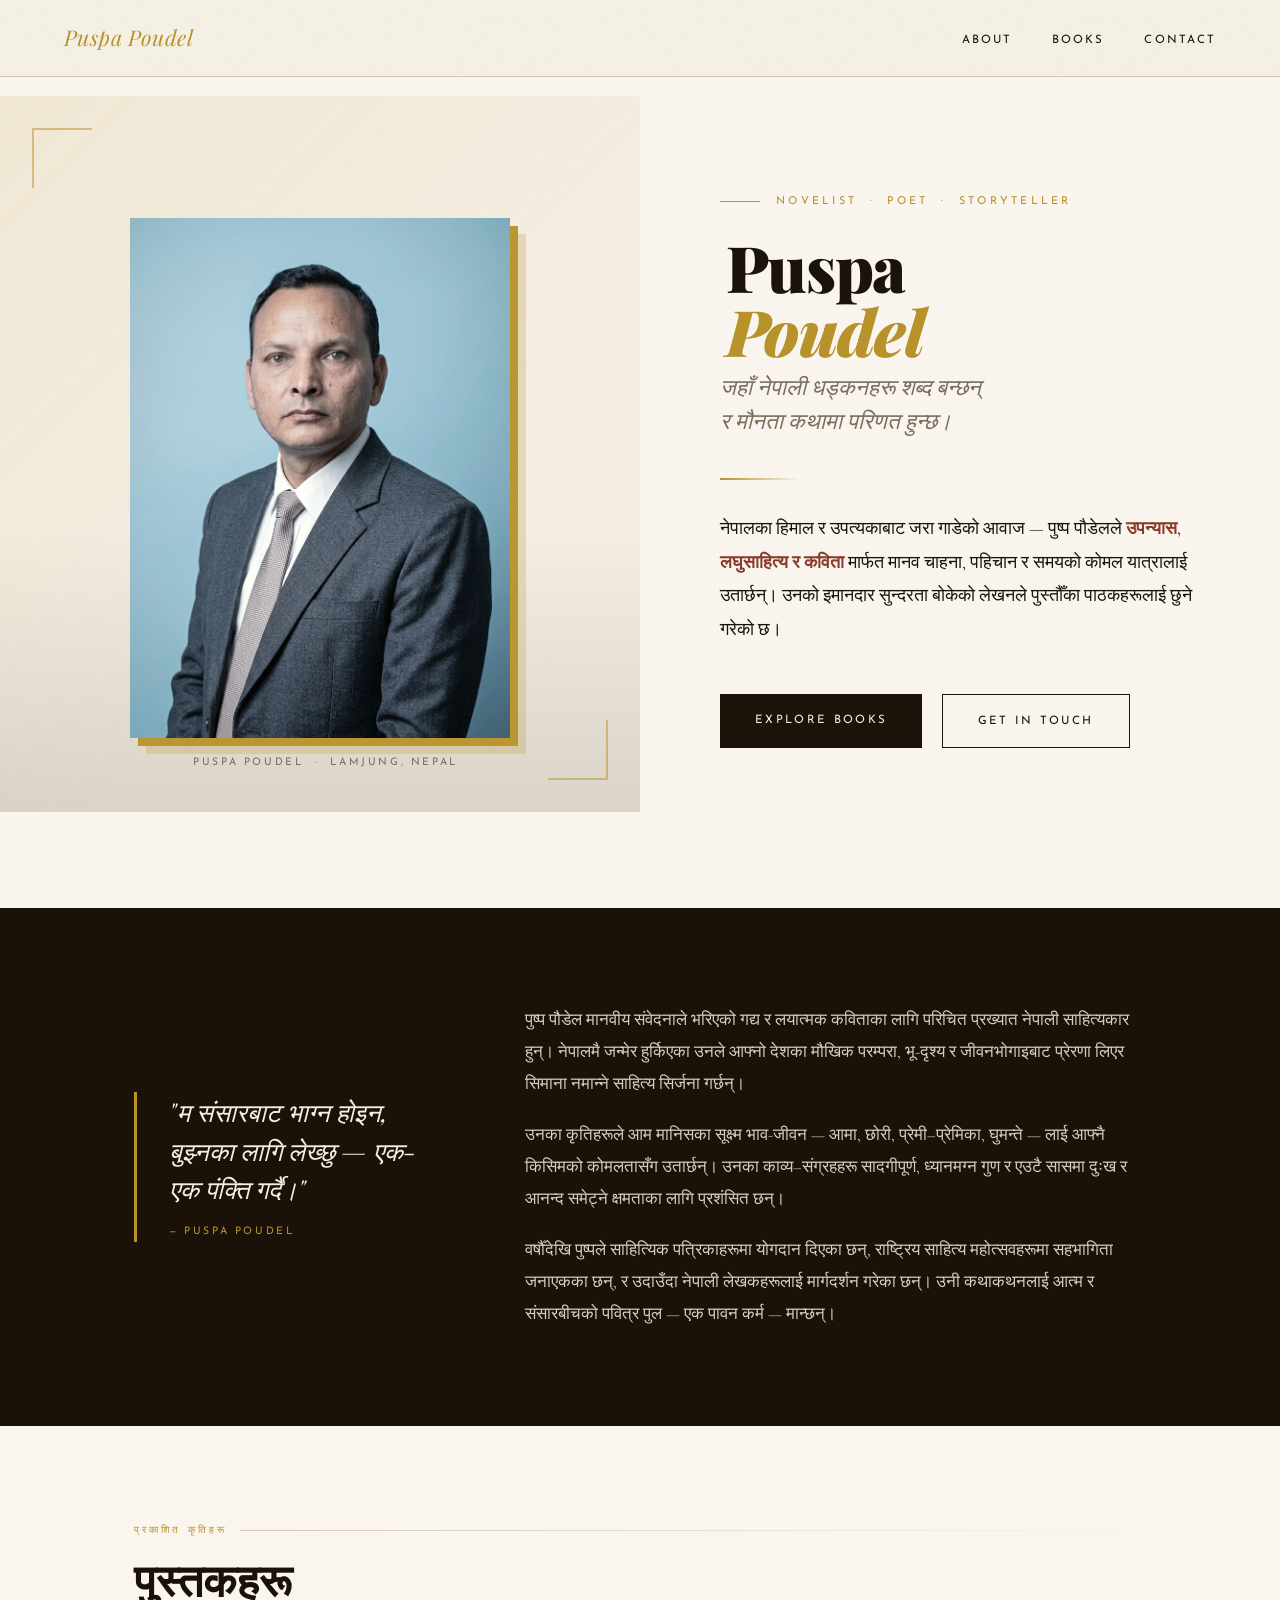
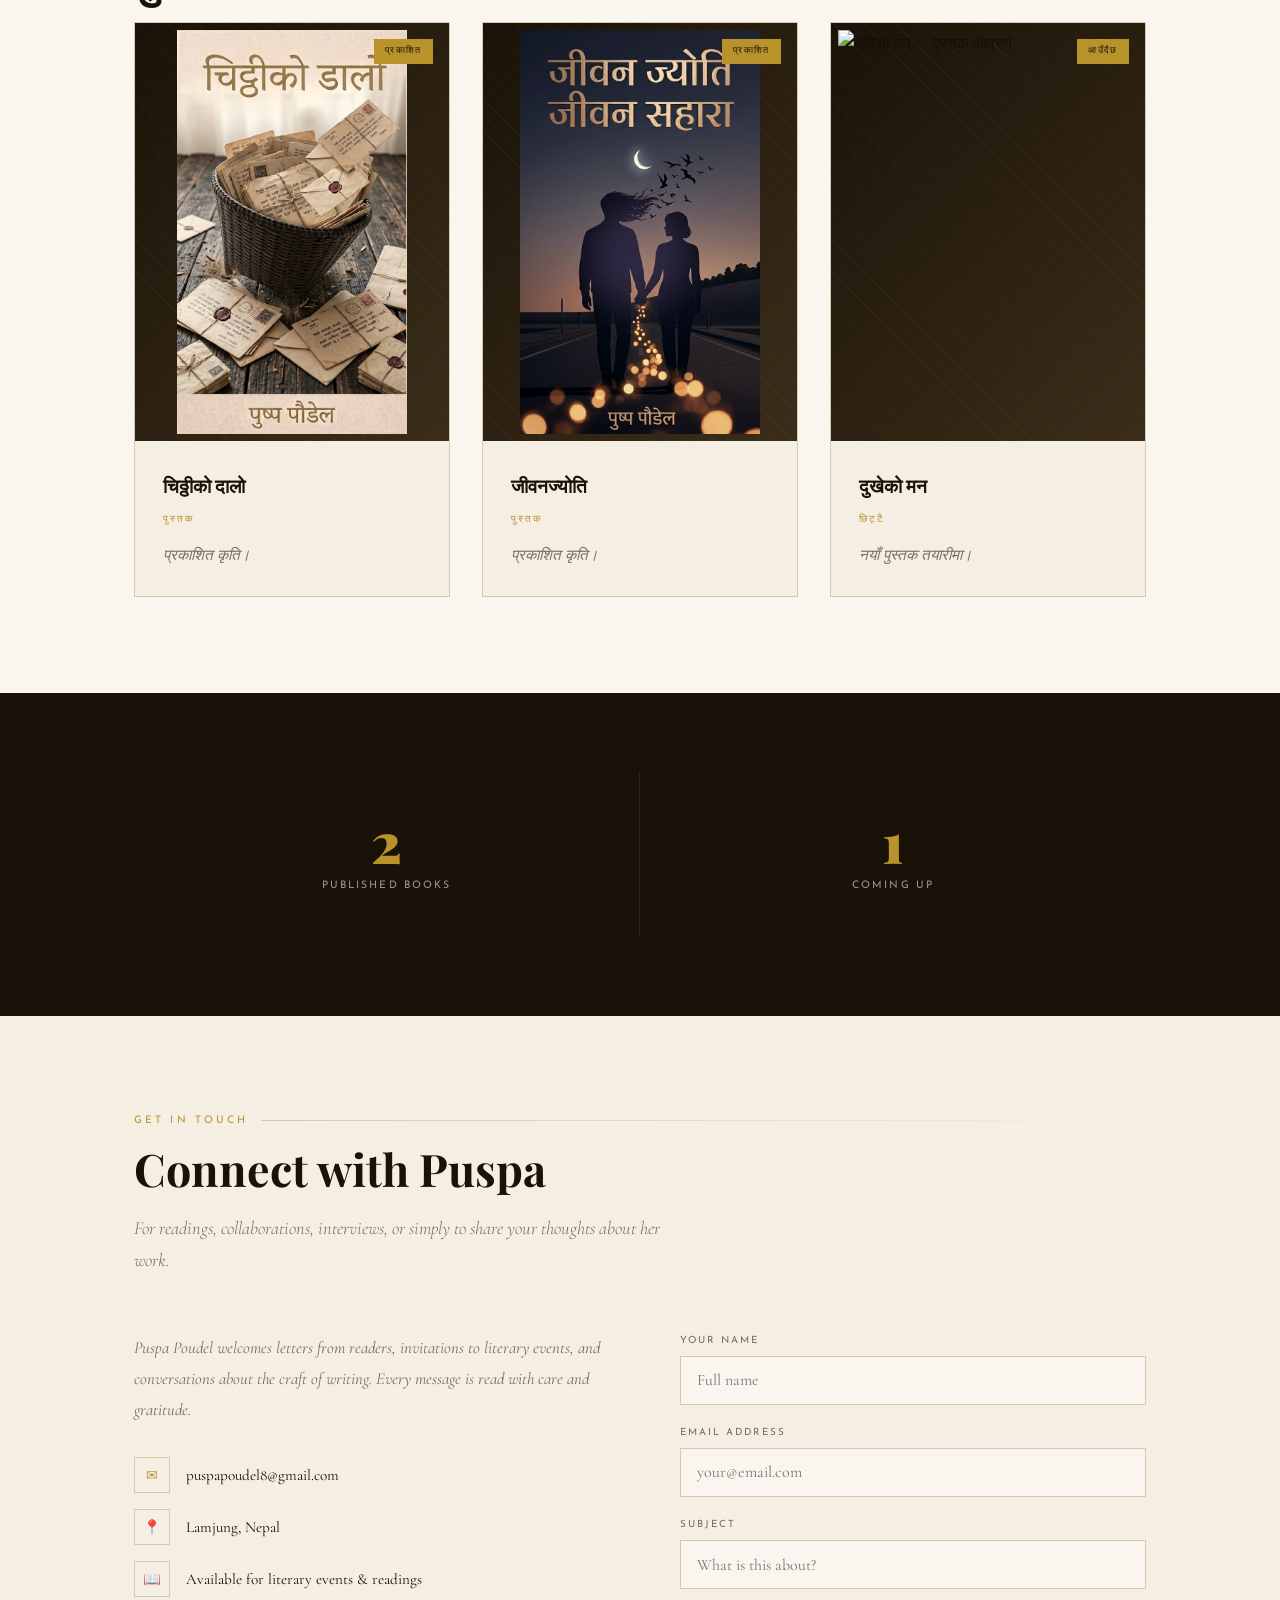
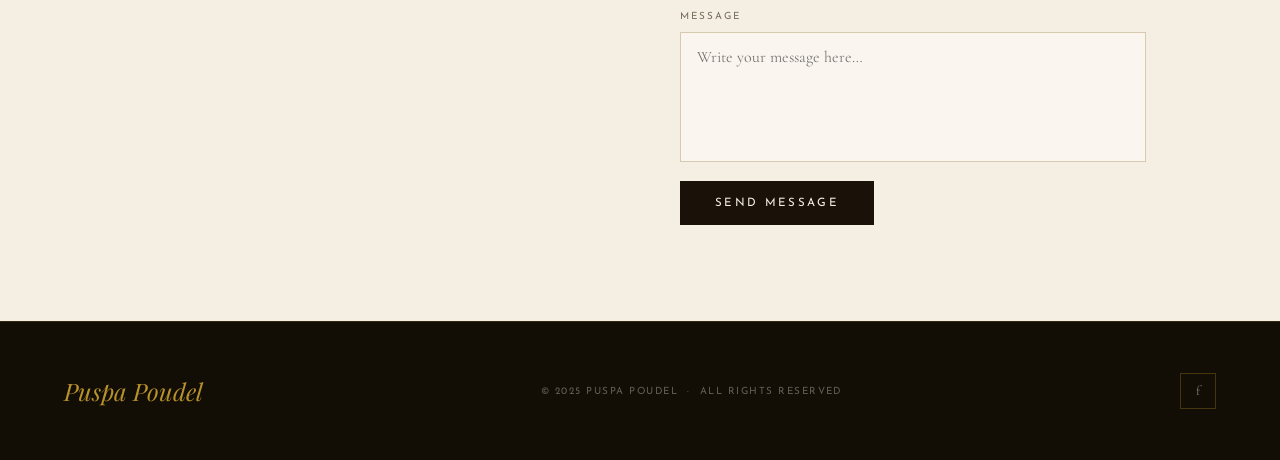
==== index.html @ d6a24e23 "Use extensionless URLs for pages" ====
<!DOCTYPE html>
<html lang="en">
<head>
  <meta charset="UTF-8" />
  <meta name="viewport" content="width=device-width, initial-scale=1.0"/>
  <title>Puspa Poudel — Writer & Poet</title>
  <link rel="icon" type="image/png" href="photo.png">
  <link href="https://fonts.googleapis.com/css2?family=Playfair+Display:ital,wght@0,400;0,700;0,900;1,400;1,700&family=Cormorant+Garamond:ital,wght@0,300;0,400;0,600;1,300;1,400&family=Josefin+Sans:wght@100;300;400&display=swap" rel="stylesheet">
  <link rel="stylesheet" href="styles.css">
  <script>
    (() => {
      const v = '20260502-1';
      const isHttp = window.location.protocol === 'http:' || window.location.protocol === 'https:';

      if (isHttp) {
        const url = new URL(window.location.href);
        if (!url.searchParams.get('v')) {
          url.searchParams.set('v', v);
          window.location.replace(url.toString());
          return;
        }

        const cssLink = document.querySelector('link[rel="stylesheet"][href="styles.css"]');
        if (cssLink) cssLink.href = `styles.css?v=${encodeURIComponent(v)}`;
      }
    })();
  </script>
</head>
<body>

  <!-- ══ NAV ══ -->
  <nav>
    <a href="#" class="nav-logo">Puspa Poudel</a>
    <ul class="nav-links">
      <li><a href="#about">About</a></li>
      <li><a href="#books">Books</a></li>
      <li><a href="#contact">Contact</a></li>
    </ul>
  </nav>

  <!-- ══ HERO ══ -->
  <section class="hero" id="home">
    <!-- Photo Column -->
    <div class="hero-photo-col">
      <div class="photo-corner-br"></div>
      <div class="hero-photo-wrapper">
        <img
          src="1000028868.png"
          alt="Puspa Poudel — Author & Poet"
        />
      </div>
      <div class="hero-photo-caption">&nbsp;&nbsp;Puspa Poudel &nbsp;·&nbsp; Lamjung, Nepal</div>
    </div>

    <!-- Text Column -->
    <div class="hero-text-col">
      <div class="hero-eyebrow">Novelist &nbsp;·&nbsp; Poet &nbsp;·&nbsp; Storyteller</div>
      <h1 class="hero-name">
        Puspa
        <em>Poudel</em>
      </h1>
      <p class="hero-tagline">जहाँ नेपाली धड्कनहरू शब्द बन्छन्<br>र मौनता कथामा परिणत हुन्छ।</p>
      <div class="hero-divider"></div>
      <p class="hero-bio">
        नेपालका हिमाल र उपत्यकाबाट जरा गाडेको आवाज — पुष्प पौडेलले <strong>उपन्यास, लघुसाहित्य र कविता</strong> मार्फत मानव चाहना, पहिचान र समयको कोमल यात्रालाई उतार्छन्। उनको इमानदार सुन्दरता बोकेको लेखनले पुस्तौँका पाठकहरूलाई छुने गरेको छ।
      </p>
      <div class="hero-cta-group">
        <a href="#books" class="btn-primary">Explore Books</a>
        <a href="#contact" class="btn-outline">Get in Touch</a>
      </div>
    </div>
  </section>

  <!-- ══ ABOUT STRIP ══ -->
  <section class="about-strip" id="about">
    <div class="section-inner">
      <div class="about-quote-col">
        <div class="about-quote">
          "म संसारबाट भाग्न होइन, बुझ्नका लागि लेख्छु — एक-एक पंक्ति गर्दै।"
        </div>
        <div class="about-quote-attr">— Puspa Poudel</div>
      </div>
      <div class="about-text-col">
        <p>
          पुष्प पौडेल मानवीय संवेदनाले भरिएको गद्य र लयात्मक कविताका लागि परिचित प्रख्यात नेपाली साहित्यकार हुन्। नेपालमै जन्मेर हुर्किएका उनले आफ्नो देशका मौखिक परम्परा, भू-दृश्य र जीवनभोगाइबाट प्रेरणा लिएर सिमाना नमान्ने साहित्य सिर्जना गर्छन्।
        </p>
        <p>
          उनका कृतिहरूले आम मानिसका सूक्ष्म भाव-जीवन — आमा, छोरी, प्रेमी–प्रेमिका, घुमन्ते — लाई आफ्नै किसिमको कोमलतासँग उतार्छन्। उनका काव्य–संग्रहहरू सादगीपूर्ण, ध्यानमग्न गुण र एउटै सासमा दुःख र आनन्द समेट्ने क्षमताका लागि प्रशंसित छन्।
        </p>
        <p>
          वर्षौँदेखि पुष्पले साहित्यिक पत्रिकाहरूमा योगदान दिएका छन्, राष्ट्रिय साहित्य महोत्सवहरूमा सहभागिता जनाएकका छन्, र उदाउँदा नेपाली लेखकहरूलाई मार्गदर्शन गरेका छन्। उनी कथाकथनलाई आत्म र संसारबीचको पवित्र पुल — एक पावन कर्म — मान्छन्।
        </p>
      </div>
    </div>
  </section>

  <!-- ══ BOOKS ══ -->
  <section class="books-section" id="books">
    <div class="section-inner">
      <div class="section-label">प्रकाशित कृतिहरू</div>
      <h2 class="section-title">पुस्तकहरू</h2>

      <div class="books-grid">

        <a class="book-card" href="chithiko-dalo/" aria-label="Open चिठ्ठीको दालो">
          <div class="book-cover">
            <img class="book-cover-img" src="Chitthiko%20Daalo.png?v=20260502-1" alt="चिठ्ठीको दालो — पुस्तक आवरण" />
            <span class="book-genre-badge">प्रकाशित</span>
          </div>
          <div class="book-body">
            <div class="book-title">चिठ्ठीको दालो</div>
            <div class="book-year">पुस्तक</div>
            <div class="book-desc">प्रकाशित कृति।</div>
          </div>
        </a>

        <div class="book-card">
          <div class="book-cover">
            <img class="book-cover-img" src="jiwanjyoti.png?v=20260502-1" alt="जीवनज्योति — पुस्तक आवरण" />
            <span class="book-genre-badge">प्रकाशित</span>
          </div>
          <div class="book-body">
            <div class="book-title">जीवनज्योति</div>
            <div class="book-year">पुस्तक</div>
            <div class="book-desc">प्रकाशित कृति।</div>
          </div>
        </div>

        <a class="book-card" href="dukheko-man/" aria-label="Open दुखेको मन">
          <div class="book-cover">
            <img class="book-cover-img" src="Dukheko%20man.png?v=20260502-1" alt="दुखेको मन — पुस्तक आवरण" />
            <span class="book-genre-badge">आउँदैछ</span>
          </div>
          <div class="book-body">
            <div class="book-title">दुखेको मन</div>
            <div class="book-year">छिट्टै</div>
            <div class="book-desc">नयाँ पुस्तक तयारीमा।</div>
          </div>
        </a>

      </div>
    </div>
  </section>

  <!-- ══ STATS ══ -->
  <div class="stats-section">
    <div class="section-inner">
      <div class="stats-grid">
        <div class="stat-item">
          <div class="stat-number">2</div>
          <div class="stat-label">Published Books</div>
        </div>
        <div class="stat-item">
          <div class="stat-number">1</div>
          <div class="stat-label">Coming Up</div>
        </div>
      </div>
    </div>
  </div>

  <!-- ══ CONTACT ══ -->
  <section class="contact-section" id="contact">
    <div class="section-inner">
      <div class="section-label">Get in Touch</div>
      <h2 class="section-title">Connect with Puspa</h2>
      <p class="section-subtitle">For readings, collaborations, interviews, or simply to share your thoughts about her work.</p>

      <div class="contact-layout">
        <div class="contact-info-col">
          <p>
            Puspa Poudel welcomes letters from readers, invitations to literary events, and conversations about the craft of writing. Every message is read with care and gratitude.
          </p>
          <div class="contact-details">
            <div class="contact-detail-item">
              <div class="icon">✉</div>
              <span>puspapoudel8@gmail.com</span>
            </div>
            <div class="contact-detail-item">
              <div class="icon">📍</div>
              <span>Lamjung, Nepal</span>
            </div>
            <div class="contact-detail-item">
              <div class="icon">📖</div>
              <span>Available for literary events & readings</span>
            </div>
          </div>
        </div>

        <div class="contact-form-col">
          <div class="form-group">
            <label class="form-label">Your Name</label>
            <input class="form-input" type="text" placeholder="Full name" />
          </div>
          <div class="form-group">
            <label class="form-label">Email Address</label>
            <input class="form-input" type="email" placeholder="your@email.com" />
          </div>
          <div class="form-group">
            <label class="form-label">Subject</label>
            <input class="form-input" type="text" placeholder="What is this about?" />
          </div>
          <div class="form-group">
            <label class="form-label">Message</label>
            <textarea class="form-textarea" placeholder="Write your message here…"></textarea>
          </div>
          <button class="btn-primary">Send Message</button>
        </div>
      </div>
    </div>
  </section>

  <!-- ══ FOOTER ══ -->
  <footer>
    <div class="footer-brand">Puspa Poudel</div>
    <div class="footer-copy">© 2025 Puspa Poudel &nbsp;·&nbsp; All Rights Reserved</div>
    <div class="footer-socials">
      <a href="https://www.facebook.com/puspa.poudel.984197" target="_blank" rel="noopener noreferrer" title="Facebook" aria-label="Facebook">f</a>
    </div>
  </footer>

</body>
</html>
---- styles.css ----
@import url('https://fonts.googleapis.com/css2?family=Noto+Sans+Devanagari:wght@400;500;600;700&display=swap');

/*
  Single combined stylesheet.
  - Main site styles (formerly assets/css/style.css)
  - Reader styles (formerly assets/css/reader.css)
  - Dukheko Mann styles (scoped under body.page-dukheko)
*/

/* ─── MAIN SITE (HOME + BOOK PAGES) ─── */

/* ─── CSS VARIABLES ─── */
:root {
  --ink:        #1a1208;
  --parchment:  #f5efe3;
  --cream:      #faf6ef;
  --gold:       #b8922a;
  --gold-light: #d4a93c;
  --rust:       #8b3a2a;
  --sage:       #5a6b55;
  --muted:      #7a6d5e;
  --border:     #d6c9b0;
  --shadow:     rgba(26,18,8,0.15);
}

/* ─── RESET ─── */
*, *::before, *::after { margin: 0; padding: 0; box-sizing: border-box; }
html { scroll-behavior: smooth; }

body {
  font-family: 'Cormorant Garamond', Georgia, serif;
  background: var(--cream);
  color: var(--ink);
  line-height: 1.75;
  overflow-x: hidden;
}

/* ─── NOISE TEXTURE OVERLAY ─── */
body::before {
  content: '';
  position: fixed; inset: 0;
  background-image: url("data:image/svg+xml,%3Csvg xmlns='http://www.w3.org/2000/svg' width='300' height='300'%3E%3Cfilter id='noise'%3E%3CfeTurbulence type='fractalNoise' baseFrequency='0.9' numOctaves='4' stitchTiles='stitch'/%3E%3C/filter%3E%3Crect width='300' height='300' filter='url(%23noise)' opacity='0.035'/%3E%3C/svg%3E");
  pointer-events: none;
  z-index: 9999;
  opacity: 0.6;
}

/* ─── TYPOGRAPHY ─── */
h1, h2, h3 { font-family: 'Playfair Display', Georgia, serif; }

/* ─── NAV ─── */
nav {
  position: fixed; top: 0; left: 0; right: 0; z-index: 100;
  display: flex; justify-content: space-between; align-items: center;
  padding: 1.2rem 4rem;
  padding-left: calc(4rem + env(safe-area-inset-left));
  padding-right: calc(4rem + env(safe-area-inset-right));
  background: rgba(245,239,227,0.92);
  backdrop-filter: blur(8px);
  border-bottom: 1px solid var(--border);
}

.nav-logo {
  font-family: 'Playfair Display', serif;
  font-style: italic;
  font-size: 1.35rem;
  color: var(--gold);
  letter-spacing: 0.02em;
  text-decoration: none;
}

.nav-links {
  display: flex; gap: 2.5rem;
  list-style: none;
}

.nav-links a {
  font-family: 'Josefin Sans', sans-serif;
  font-size: 0.72rem;
  letter-spacing: 0.18em;
  text-transform: uppercase;
  color: var(--ink);
  text-decoration: none;
  position: relative;
  padding-bottom: 3px;
  transition: color 0.3s;
}

.nav-links a::after {
  content: '';
  position: absolute; bottom: 0; left: 0;
  width: 0; height: 1px;
  background: var(--gold);
  transition: width 0.3s ease;
}

.nav-links a:hover { color: var(--gold); }
.nav-links a:hover::after { width: 100%; }

/* ─── HERO ─── */
.hero {
  min-height: 100vh;
  display: grid;
  grid-template-columns: minmax(0, 1fr) minmax(0, 1fr);
  padding-top: 6.5rem;
  position: relative;
  isolation: isolate;
}

.hero-photo-col {
  position: relative;
  min-width: 0;
  background: var(--parchment);
  display: flex;
  flex-direction: column;
  align-items: center;
  justify-content: flex-end;
  padding: 4rem 3rem 0;
  overflow: hidden;
  z-index: 1;
}

.hero-photo-col::before {
  content: '';
  position: absolute; inset: 0;
  background:
    linear-gradient(135deg, rgba(184,146,42,0.08) 0%, transparent 60%),
    linear-gradient(to top, rgba(26,18,8,0.12) 0%, transparent 40%);
}

.hero-photo-col::after {
  content: '';
  position: absolute;
  top: 2rem; left: 2rem;
  width: 60px; height: 60px;
  border-top: 2px solid var(--gold);
  border-left: 2px solid var(--gold);
  opacity: 0.5;
}

.photo-corner-br {
  position: absolute;
  bottom: 2rem; right: 2rem;
  width: 60px; height: 60px;
  border-bottom: 2px solid var(--gold);
  border-right: 2px solid var(--gold);
  opacity: 0.5;
}

.hero-photo-wrapper {
  position: relative;
  width: 380px;
  max-width: 100%;
  z-index: 1;
}

.hero-photo-wrapper img {
  display: block;
  width: 100%;
  height: 520px;
  object-fit: cover;
  object-position: top center;
  filter: sepia(0.12) contrast(1.04);
  box-shadow:
    8px 8px 0 var(--gold),
    16px 16px 0 rgba(184,146,42,0.25);
}

.photo-placeholder {
  display: none;
  width: 100%;
  height: 520px;
  background: linear-gradient(160deg, #d6c9b0 0%, #c4b396 100%);
  flex-direction: column;
  align-items: center; justify-content: center;
  gap: 0.75rem;
  box-shadow:
    8px 8px 0 var(--gold),
    16px 16px 0 rgba(184,146,42,0.25);
}

.photo-placeholder span {
  font-family: 'Josefin Sans', sans-serif;
  font-size: 0.7rem;
  letter-spacing: 0.2em;
  text-transform: uppercase;
  color: var(--muted);
}

.photo-placeholder .ph-icon {
  font-size: 3.5rem;
  opacity: 0.4;
}

.hero-photo-caption {
  text-align: center;
  font-family: 'Josefin Sans', sans-serif;
  font-size: 0.65rem;
  letter-spacing: 0.25em;
  text-transform: uppercase;
  color: var(--muted);
  margin-top: 1rem;
  padding-bottom: 2.5rem;
  z-index: 1;
}

.hero-text-col {
  display: flex;
  flex-direction: column;
  justify-content: center;
  padding: 6rem 4rem 4rem 5rem;
  position: relative;
  min-width: 0;
  z-index: 2;
}

.hero-eyebrow {
  font-family: 'Josefin Sans', sans-serif;
  font-size: 0.68rem;
  letter-spacing: 0.3em;
  text-transform: uppercase;
  color: var(--gold);
  margin-bottom: 1.5rem;
  display: flex; align-items: center; gap: 1rem;
}

.hero-eyebrow::before {
  content: '';
  display: inline-block;
  width: 40px; height: 1px;
  background: var(--gold);
}

.hero-name {
  font-size: clamp(3rem, 5vw, 5.5rem);
  font-weight: 900;
  line-height: 1.0;
  color: var(--ink);
  letter-spacing: -0.02em;
  margin-bottom: 0.5rem;
  margin-left: 0.35rem;
}

.hero-name em {
  font-style: italic;
  color: var(--gold);
  display: block;
}

.hero-tagline {
  font-family: 'Cormorant Garamond', serif;
  font-style: italic;
  font-size: 1.4rem;
  font-weight: 300;
  color: var(--muted);
  margin-bottom: 2.5rem;
  line-height: 1.5;
}

.hero-divider {
  width: 80px; height: 2px;
  background: linear-gradient(to right, var(--gold), transparent);
  margin-bottom: 2rem;
}

.hero-bio {
  font-size: 1.1rem;
  color: var(--ink);
  line-height: 1.9;
  max-width: 480px;
  margin-bottom: 3rem;
  font-weight: 300;
}

.hero-bio strong {
  font-weight: 600;
  color: var(--rust);
}

.hero-cta-group {
  display: flex; gap: 1.2rem; flex-wrap: wrap;
}

.btn-primary {
  font-family: 'Josefin Sans', sans-serif;
  font-size: 0.72rem;
  letter-spacing: 0.2em;
  text-transform: uppercase;
  padding: 1rem 2.2rem;
  background: var(--ink);
  color: var(--parchment);
  border: none; cursor: pointer;
  text-decoration: none;
  transition: background 0.3s, transform 0.2s;
  display: inline-block;
}

.contact-form-col .btn-primary {
  align-self: flex-start;
}

.btn-primary:hover {
  background: var(--gold);
  transform: translateY(-2px);
}

.btn-outline {
  font-family: 'Josefin Sans', sans-serif;
  font-size: 0.72rem;
  letter-spacing: 0.2em;
  text-transform: uppercase;
  padding: 1rem 2.2rem;
  background: transparent;
  color: var(--ink);
  border: 1px solid var(--ink);
  cursor: pointer;
  text-decoration: none;
  transition: all 0.3s;
  display: inline-block;
}

.btn-outline:hover {
  background: var(--parchment);
  border-color: var(--gold);
  color: var(--gold);
}

body:not(.page-dukheko) section { padding: 6rem 0; }

.section-inner {
  max-width: 1140px;
  margin: 0 auto;
  padding: 0 4rem;
}

.section-label {
  font-family: 'Josefin Sans', sans-serif;
  font-size: 0.65rem;
  letter-spacing: 0.3em;
  text-transform: uppercase;
  color: var(--gold);
  margin-bottom: 0.75rem;
  display: flex; align-items: center; gap: 0.8rem;
}

.section-label::after {
  content: '';
  flex: 1; height: 1px;
  background: linear-gradient(to right, var(--border), transparent);
}

.section-title {
  font-size: clamp(2rem, 3.5vw, 3rem);
  font-weight: 700;
  margin-bottom: 1rem;
  line-height: 1.2;
}

.section-subtitle {
  font-style: italic;
  font-size: 1.15rem;
  color: var(--muted);
  margin-bottom: 3.5rem;
  font-weight: 300;
  max-width: 560px;
}

.about-strip {
  background: var(--ink);
  color: var(--parchment);
}

.about-strip .section-inner {
  display: grid;
  grid-template-columns: 1fr 2fr;
  gap: 5rem;
  align-items: center;
}

.about-quote-col {
  border-left: 3px solid var(--gold);
  padding-left: 2rem;
}

.about-quote {
  font-family: 'Playfair Display', serif;
  font-style: italic;
  font-size: 1.6rem;
  line-height: 1.5;
  color: var(--parchment);
  margin-bottom: 1rem;
}

.about-quote-attr {
  font-family: 'Josefin Sans', sans-serif;
  font-size: 0.65rem;
  letter-spacing: 0.25em;
  text-transform: uppercase;
  color: var(--gold);
}

.about-text-col p {
  font-size: 1.05rem;
  color: rgba(245,239,227,0.85);
  line-height: 1.9;
  margin-bottom: 1.2rem;
  font-weight: 300;
}

.about-text-col p:last-child { margin-bottom: 0; }

.books-section { background: var(--cream); }

.books-grid {
  display: grid;
  grid-template-columns: repeat(3, 1fr);
  gap: 2rem;
}

.book-card {
  background: var(--parchment);
  border: 1px solid var(--border);
  position: relative;
  overflow: hidden;
  display: flex;
  flex-direction: column;
  height: 100%;
  text-decoration: none;
  color: inherit;
  transition: transform 0.3s ease, box-shadow 0.3s ease;
}

.book-card::before {
  content: '';
  position: absolute;
  top: 0; left: 0;
  width: 4px; height: 100%;
  background: linear-gradient(to bottom, var(--gold), var(--rust));
  opacity: 0;
  transition: opacity 0.3s;
}

.book-card:hover {
  transform: translateY(-6px);
  box-shadow: 0 20px 40px var(--shadow);
}

.book-card:hover::before { opacity: 1; }

.book-cover {
  height: auto;
  min-height: 320px;
  aspect-ratio: 3 / 4;
  background: linear-gradient(135deg, var(--ink) 0%, #3a2d1a 100%);
  display: flex; align-items: center; justify-content: center;
  position: relative;
  overflow: hidden;
  padding: 0.45rem;
}

.book-cover-img {
  width: 100%;
  height: 100%;
  object-fit: contain;
  filter: sepia(0.14) contrast(1.04);
  position: relative;
  z-index: 1;
}

.book-cover::after {
  content: '';
  position: absolute; inset: 0;
  background:
    repeating-linear-gradient(
      45deg,
      transparent,
      transparent 10px,
      rgba(184,146,42,0.05) 10px,
      rgba(184,146,42,0.05) 11px
    );
  z-index: 0;
}

.book-cover-title {
  font-family: 'Playfair Display', serif;
  font-style: italic;
  font-size: 1.3rem;
  color: var(--gold-light);
  text-align: center;
  padding: 1rem 1.5rem;
  z-index: 1;
  position: relative;
}

.book-cover-title small {
  font-size: 0.75rem;
  opacity: 0.7;
}

.book-genre-badge {
  position: absolute;
  top: 1rem; right: 1rem;
  background: var(--gold);
  color: var(--ink);
  font-family: 'Josefin Sans', sans-serif;
  font-size: 0.58rem;
  letter-spacing: 0.15em;
  text-transform: uppercase;
  padding: 0.3rem 0.7rem;
  z-index: 2;
}

.book-body { padding: 1.75rem; }

.book-title {
  font-family: 'Playfair Display', serif;
  font-size: 1.2rem;
  font-weight: 700;
  margin-bottom: 0.5rem;
  color: var(--ink);
}

.book-year {
  font-family: 'Josefin Sans', sans-serif;
  font-size: 0.65rem;
  letter-spacing: 0.2em;
  color: var(--gold);
  text-transform: uppercase;
  margin-bottom: 0.85rem;
}

.book-desc {
  font-size: 0.95rem;
  color: var(--muted);
  line-height: 1.7;
  font-style: italic;
}

.poems-section {
  background: var(--parchment);
  border-top: 1px solid var(--border);
  border-bottom: 1px solid var(--border);
}

.poems-layout {
  display: grid;
  grid-template-columns: 1fr 1fr;
  gap: 4rem;
  align-items: start;
}

.poem-card {
  border-left: 2px solid var(--gold);
  padding: 1.75rem 1.75rem 1.75rem 2rem;
  background: var(--cream);
  position: relative;
}

.poem-card::before {
  content: '"';
  position: absolute;
  top: -0.5rem; left: 1.5rem;
  font-family: 'Playfair Display', serif;
  font-size: 5rem;
  color: var(--gold);
  opacity: 0.15;
  line-height: 1;
}

.poem-title {
  font-family: 'Playfair Display', serif;
  font-style: italic;
  font-size: 1.25rem;
  margin-bottom: 1rem;
  color: var(--rust);
}

.poem-lines {
  font-family: 'Cormorant Garamond', serif;
  font-size: 1.05rem;
  line-height: 2;
  color: var(--ink);
  font-style: italic;
  white-space: pre-line;
}

.poem-footer {
  margin-top: 1.2rem;
  font-family: 'Josefin Sans', sans-serif;
  font-size: 0.6rem;
  letter-spacing: 0.2em;
  text-transform: uppercase;
  color: var(--muted);
}

.stats-section {
  background: var(--ink);
  padding: 5rem 0;
}

.stats-grid {
  display: grid;
  grid-template-columns: repeat(auto-fit, minmax(180px, 1fr));
  gap: 0;
  text-align: center;
}

.stat-item {
  padding: 2.5rem 2rem;
  border-right: 1px solid rgba(245,239,227,0.1);
  position: relative;
}

.stat-item:last-child { border-right: none; }

.stat-number {
  font-family: 'Playfair Display', serif;
  font-size: 3.5rem;
  font-weight: 900;
  color: var(--gold);
  line-height: 1;
  margin-bottom: 0.5rem;
}

.stat-label {
  font-family: 'Josefin Sans', sans-serif;
  font-size: 0.65rem;
  letter-spacing: 0.2em;
  text-transform: uppercase;
  color: rgba(245,239,227,0.6);
}

.contact-section {
  background: var(--parchment);
}

.contact-layout {
  display: grid;
  grid-template-columns: 1fr 1fr;
  gap: 5rem;
  align-items: start;
}

.contact-info-col p {
  font-size: 1.05rem;
  color: var(--muted);
  line-height: 1.85;
  margin-bottom: 2rem;
  font-style: italic;
}

.contact-details {
  display: flex;
  flex-direction: column;
  gap: 1rem;
}

.contact-detail-item {
  display: flex;
  align-items: center;
  gap: 1rem;
  font-size: 0.95rem;
  color: var(--ink);
}

.contact-detail-item .icon {
  width: 36px; height: 36px;
  border: 1px solid var(--border);
  display: flex; align-items: center; justify-content: center;
  font-size: 0.9rem;
  color: var(--gold);
  flex-shrink: 0;
}

.contact-form-col {
  display: flex;
  flex-direction: column;
  gap: 1.2rem;
}

.form-group { display: flex; flex-direction: column; gap: 0.4rem; }

.form-label {
  font-family: 'Josefin Sans', sans-serif;
  font-size: 0.62rem;
  letter-spacing: 0.2em;
  text-transform: uppercase;
  color: var(--muted);
}

.form-input, .form-textarea {
  background: var(--cream);
  border: 1px solid var(--border);
  padding: 0.85rem 1rem;
  font-family: 'Cormorant Garamond', serif;
  font-size: 1rem;
  color: var(--ink);
  outline: none;
  transition: border-color 0.3s;
  resize: none;
}

.form-input:focus, .form-textarea:focus {
  border-color: var(--gold);
}

.form-textarea { height: 130px; }

footer {
  background: #120e06;
  padding: 3rem 4rem;
  display: flex;
  justify-content: space-between;
  align-items: center;
  border-top: 1px solid rgba(184,146,42,0.2);
}

.footer-brand {
  font-family: 'Playfair Display', serif;
  font-style: italic;
  font-size: 1.5rem;
  color: var(--gold);
}

.footer-copy {
  font-family: 'Josefin Sans', sans-serif;
  font-size: 0.62rem;
  letter-spacing: 0.15em;
  text-transform: uppercase;
  color: rgba(245,239,227,0.35);
}

.footer-socials {
  display: flex; gap: 1.2rem;
}

.footer-socials a {
  width: 36px; height: 36px;
  border: 1px solid rgba(184,146,42,0.3);
  display: flex; align-items: center; justify-content: center;
  color: rgba(245,239,227,0.5);
  text-decoration: none;
  font-size: 0.85rem;
  transition: all 0.3s;
}

.footer-socials a:hover {
  border-color: var(--gold);
  color: var(--gold);
}

.ornament {
  text-align: center;
  color: var(--gold);
  font-size: 1.2rem;
  opacity: 0.5;
  margin: 1rem 0;
  letter-spacing: 0.5rem;
}

@keyframes fadeUp {
  from { opacity: 0; transform: translateY(30px); }
  to   { opacity: 1; transform: translateY(0); }
}

.hero-eyebrow  { animation: fadeUp 0.8s ease 0.1s both; }
.hero-name     { animation: fadeUp 0.8s ease 0.25s both; }
.hero-tagline  { animation: fadeUp 0.8s ease 0.4s both; }
.hero-divider  { animation: fadeUp 0.8s ease 0.5s both; }
.hero-bio      { animation: fadeUp 0.8s ease 0.6s both; }
.hero-cta-group{ animation: fadeUp 0.8s ease 0.75s both; }

@media (max-width: 900px) {
  nav {
    padding: 1rem 1.5rem;
    padding-left: calc(1.5rem + env(safe-area-inset-left));
    padding-right: calc(1.5rem + env(safe-area-inset-right));
  }
  .nav-links { gap: 1.5rem; }

  .hero { padding-top: 5rem; }
  .hero { grid-template-columns: 1fr; min-height: auto; }
  .hero-photo-col { padding: 6rem 2rem 0; min-height: 55vh; align-items: flex-end; }
  .hero-photo-wrapper { width: 280px; }
  .hero-photo-wrapper img, .photo-placeholder { height: 380px; }
  .hero-text-col { padding: 3rem 2rem; }

  .about-strip .section-inner { grid-template-columns: 1fr; gap: 2rem; }
  .books-grid { grid-template-columns: 1fr; }
  .poems-layout { grid-template-columns: 1fr; gap: 2rem; }
  .stats-grid { grid-template-columns: 1fr 1fr; }
  .contact-layout { grid-template-columns: 1fr; gap: 2rem; }

  .section-inner { padding: 0 1.5rem; }
  footer { flex-direction: column; gap: 1.5rem; text-align: center; }
}

@media (max-width: 520px) {
  nav {
    flex-direction: column;
    align-items: flex-start;
    gap: 0.75rem;
  }

  .nav-logo { margin-left: 0.25rem; }

  .nav-links {
    width: 100%;
    flex-wrap: wrap;
    justify-content: center;
    gap: 1.1rem;
  }

  .hero-photo-col { padding: 7rem 1.25rem 0; }
  .hero-photo-wrapper { width: min(320px, 88vw); }
  .hero-photo-wrapper img { height: 420px; }

  .hero-text-col { padding: 2.5rem 1.25rem 3rem; }
  .hero-name { font-size: clamp(2.75rem, 12vw, 3.6rem); margin-left: 0.15rem; }
  .hero-tagline { font-size: 1.15rem; }

  .book-cover { min-height: 360px; }
  .book-cover { padding: 0.4rem; }

  footer { padding: 2.5rem 1.5rem; }
}

/* ─── READER (PDF) ─── */

.book-reader {
  max-width: 1000px;
  margin: 0 auto;
  padding: 8rem 2rem 4rem;
}
.book-reader-header {
  text-align: center;
  margin-bottom: 2rem;
}
.book-reader-title {
  font-family: 'Playfair Display', serif;
  font-size: 2.2rem;
  color: var(--ink);
  margin-bottom: 0.5rem;
}
.book-reader-subtitle {
  font-family: 'Josefin Sans', sans-serif;
  font-size: 0.75rem;
  letter-spacing: 0.2em;
  text-transform: uppercase;
  color: var(--gold);
}
.back-to-index {
  display: inline-flex;
  align-items: center;
  gap: 0.5rem;
  font-family: 'Josefin Sans', sans-serif;
  font-size: 0.7rem;
  letter-spacing: 0.15em;
  text-transform: uppercase;
  color: var(--muted);
  text-decoration: none;
  margin-bottom: 2rem;
  transition: color 0.3s;
}
.back-to-index:hover { color: var(--gold); }
.pdf-container {
  width: 100%;
  height: 80vh;
  min-height: 600px;
  border: 1px solid var(--border);
  box-shadow: 0 20px 60px var(--shadow);
  background: #fff;
}
.pdf-container iframe {
  width: 100%;
  height: 100%;
  border: none;
}
.reader-footer {
  text-align: center;
  padding: 2rem 0;
  margin-top: 2rem;
  border-top: 1px solid var(--border);
  color: var(--muted);
  font-size: 0.75rem;
}
.download-link {
  display: inline-block;
  margin-top: 1rem;
  font-family: 'Josefin Sans', sans-serif;
  font-size: 0.7rem;
  letter-spacing: 0.15em;
  text-transform: uppercase;
  color: var(--gold);
  text-decoration: none;
}
.download-link:hover { color: var(--gold-light); }
@media (max-width: 768px) {
  .book-reader { padding: 6rem 1.5rem 3rem; }
  .book-reader-title { font-size: 1.6rem; }
  .pdf-container { height: 60vh; min-height: 400px; }
}

/* ─── DUKHEKO MANN (SCOPED) ─── */

body.page-dukheko {
  --ink: #2b2b2b;
  --paper: #fdf6e3;
  --paper-2: #f5ecd0;
  --line: rgba(0,0,0,0.12);
  --muted: rgba(0,0,0,0.6);
  --shadow: rgba(0,0,0,0.08);
  --gold: #b8922a;
  --gold-light: #d4a93c;
  --max: 1000px;
  --font-size: 26px;
  --nav-bg: rgba(245,238,210,0.95);

  margin: 0;
  color: var(--ink);
  background: #f0e6cc;
  font-family: 'Noto Sans Devanagari', Georgia, 'Times New Roman', serif;
  line-height: 1.8;
  text-rendering: optimizeLegibility;
  -webkit-font-smoothing: antialiased;
  -moz-osx-font-smoothing: grayscale;
}

body.page-dukheko::before {
  content: none;
}

.page-dukheko #cursor {
  position: fixed;
  width: 6px;
  height: 6px;
  background: var(--ink);
  border-radius: 50%;
  pointer-events: none;
  z-index: 9999;
  transform: translate(-50%, -50%);
  mix-blend-mode: difference;
}

.page-dukheko #cursorRing {
  position: fixed;
  width: 20px;
  height: 20px;
  border: 2px solid rgba(184, 146, 42, 0.4);
  border-radius: 50%;
  pointer-events: none;
  z-index: 9998;
  transform: translate(-50%, -50%);
  transition: transform 0.3s ease, border-color 0.3s ease;
  mix-blend-mode: difference;
}

.page-dukheko #cursorRing.hover {
  transform: translate(-50%, -50%) scale(1.8);
  border-color: rgba(184, 146, 42, 0.7);
}

.page-dukheko .topbar {
  position: sticky;
  top: 0;
  z-index: 10;
  background: var(--nav-bg);
  backdrop-filter: blur(12px);
  border-bottom: 1px solid var(--line);
  box-shadow: 0 2px 20px rgba(0,0,0,0.04);
}

.page-dukheko .topbar-inner {
  max-width: calc(var(--max) + 60px);
  margin: 0 auto;
  padding: 1rem 1.5rem;
  display: flex;
  gap: 1rem;
  align-items: center;
  justify-content: space-between;
}

.page-dukheko .author-link {
  white-space: nowrap;
}

.page-dukheko .author-title {
  font-size: 1.1rem;
  font-weight: 700;
  color: var(--gold);
  letter-spacing: 0.05em;
}

.page-dukheko .book-title {
  position: absolute;
  left: 50%;
  transform: translateX(-50%);
  font-size: 1.3rem;
  font-weight: 400;
  letter-spacing: 0.01em;
  color: var(--ink);
  white-space: nowrap;
}

.page-dukheko .brand-title {
  font-size: 1.3rem;
  font-weight: 700;
  letter-spacing: 0.01em;
  color: var(--ink);
}

.page-dukheko .brand-sub {
  font-size: 0.85rem;
  color: var(--muted);
  font-weight: 500;
}

.page-dukheko .topbar-actions {
  display: flex;
  gap: 0.75rem;
  align-items: center;
}

.page-dukheko .btn {
  appearance: none;
  border: 1px solid var(--line);
  background: rgba(251,250,247,0.95);
  color: var(--ink);
  border-radius: 50px;
  padding: 0.6rem 1.2rem;
  font: inherit;
  font-size: 0.95rem;
  font-weight: 500;
  line-height: 1;
  cursor: pointer;
  box-shadow: 0 4px 12px var(--shadow);
  transition: all 0.3s cubic-bezier(0.4, 0, 0.2, 1);
  white-space: nowrap;
  position: relative;
  overflow: hidden;
}

.page-dukheko .btn::before {
  content: '';
  position: absolute;
  top: 0;
  left: -100%;
  width: 100%;
  height: 100%;
  background: linear-gradient(90deg, transparent, rgba(255,255,255,0.3), transparent);
  transition: left 0.5s;
}

.page-dukheko .btn:hover {
  transform: translateY(-2px);
  box-shadow: 0 6px 20px rgba(0,0,0,0.12);
  background: #fff;
  border-color: var(--gold);
}

.page-dukheko .btn:hover::before {
  left: 100%;
}

.page-dukheko .animated-btn {
  animation: fadeInUp 0.6s ease both;
}

.page-dukheko .animated-btn:nth-child(1) { animation-delay: 0.1s; }
.page-dukheko .animated-btn:nth-child(2) { animation-delay: 0.2s; }

@keyframes fadeInUp {
  from { opacity: 0; transform: translateY(10px); }
  to   { opacity: 1; transform: translateY(0); }
}

.page-dukheko .container {
  max-width: var(--max);
  margin: 0 auto;
  padding: 2.5rem 2rem 5rem;
}

.page-dukheko .page {
  background: var(--paper);
  border: 1px solid var(--line);
  box-shadow: 0 18px 55px var(--shadow);
  border-radius: 18px;
  overflow: hidden;
  margin: 1.25rem auto;
}

.page-dukheko .page-inner {
  max-width: calc(var(--max) - 80px);
  margin: 0 auto;
  padding: clamp(2rem, 4vw, 3rem);
}

.page-dukheko .titlepage {
  min-height: min(85vh, 800px);
  display: grid;
  place-items: center;
  text-align: center;
  padding: 2.5rem 1.5rem;
}

.page-dukheko .title-kicker {
  font-size: 1rem;
  letter-spacing: 0.18em;
  text-transform: uppercase;
  color: var(--muted);
}

.page-dukheko .author {
  margin: 0;
  font-size: 1.2rem;
  color: var(--muted);
}

.page-dukheko h1 {
  margin: 0 0 0.75rem;
  font-size: clamp(2.8rem, 6vw, 4rem);
  letter-spacing: -0.02em;
  line-height: 1.12;
}

.page-dukheko .ornament {
  width: 120px;
  height: 2px;
  margin: 1.5rem auto;
  background: linear-gradient(to right, transparent, rgba(0,0,0,0.35), transparent);
}

.page-dukheko h2 {
  margin: 0;
  font-size: clamp(2.1rem, 3.8vw, 2.7rem);
  letter-spacing: -0.01em;
  line-height: 1.18;
}

.page-dukheko .toc {
  list-style: none;
  padding: 0;
  margin: 0;
  display: grid;
  gap: 0.5rem;
}

.page-dukheko .toc-title {
  margin: 0 0 0.9rem;
  font-size: 1.8rem;
  letter-spacing: -0.01em;
}

.page-dukheko .toc-note {
  margin: 0 0 1.25rem;
  color: var(--muted);
  font-size: 1.1rem;
}

.page-dukheko .toc-item {
  display: flex;
  align-items: center;
  gap: 0.75rem;
  padding: 0.85rem 0.9rem;
  border: 1px solid var(--line);
  background: rgba(243,241,234,0.45);
  border-radius: 14px;
}

.page-dukheko .toc-item .dot {
  width: 8px;
  height: 8px;
  border-radius: 999px;
  background: rgba(0,0,0,0.35);
  flex: 0 0 auto;
}

.page-dukheko .toc-btn {
  border: 0;
  background: transparent;
  padding: 0;
  margin: 0;
  cursor: pointer;
  font: inherit;
  text-align: left;
  width: 100%;
  line-height: 1.35;
  font-size: 1.3rem;
}

.page-dukheko .toc-btn small {
  display: block;
  color: var(--muted);
  font-size: 1.1rem;
  margin-top: 0.1rem;
}

.page-dukheko .book-section {
  scroll-margin-top: 88px;
}

.page-dukheko .chapter-kicker {
  font-size: 1.1rem;
  letter-spacing: 0.16em;
  text-transform: uppercase;
  color: var(--muted);
  margin: 0 0 0.5rem;
}

.page-dukheko .chapter-ornament {
  width: 90px;
  height: 2px;
  margin: 1.2rem 0 1.3rem;
  background: linear-gradient(to right, rgba(0,0,0,0.32), transparent);
}

.page-dukheko .book-content p {
  margin: 0 0 1rem;
  font-size: var(--font-size);
  line-height: 1.9;
  white-space: pre-line;
}

.page-dukheko .book-content p:last-child { margin-bottom: 0; }

.page-dukheko .book-pre {
  margin: 0 0 1rem;
  font-size: var(--font-size);
  line-height: 1.9;
  white-space: pre-wrap;
  font-family: inherit;
}

.page-dukheko .next-chapter-container {
  margin-top: 2rem;
  display: flex;
  justify-content: space-between;
  align-items: center;
}

.page-dukheko .prev-chapter-btn {
  appearance: none;
  border: 1px solid var(--muted);
  background: transparent;
  color: var(--muted);
  border-radius: 999px;
  padding: 0.6rem 1.4rem;
  font-family: 'Georgia', serif;
  font-size: 1.1rem;
  cursor: pointer;
  transition: all 0.3s ease;
}

.page-dukheko .prev-chapter-btn:hover {
  background: var(--muted);
  color: var(--paper);
}

.page-dukheko .next-chapter-btn {
  appearance: none;
  border: 1px solid var(--muted);
  background: var(--muted);
  color: var(--paper);
  border-radius: 999px;
  padding: 0.6rem 1.4rem;
  font-family: 'Georgia', serif;
  font-size: 1.1rem;
  cursor: pointer;
  transition: all 0.3s ease;
}

.page-dukheko .next-chapter-btn:hover {
  background: var(--ink);
  border-color: var(--ink);
}

.page-dukheko .hidden {
  display: none !important;
}

.page-dukheko .active {
  display: block;
}

.page-dukheko .footer {
  text-align: center;
  color: var(--muted);
  padding: 1.5rem 0 0;
  font-size: 0.95rem;
}

.page-dukheko .cover-image {
  max-width: 100%;
  height: auto;
  max-height: 70vh;
  object-fit: contain;
  display: block;
  margin: 0 auto;
}

.page-dukheko .cover-page .titlepage {
  min-height: 80vh;
  padding: 1.5rem;
}

@media (max-width: 520px) {
  .page-dukheko .toc-item { padding: 0.75rem 0.75rem; }
  .page-dukheko .toc-btn { font-size: 1.02rem; }
  .page-dukheko .btn { font-size: 0.9rem; }
}
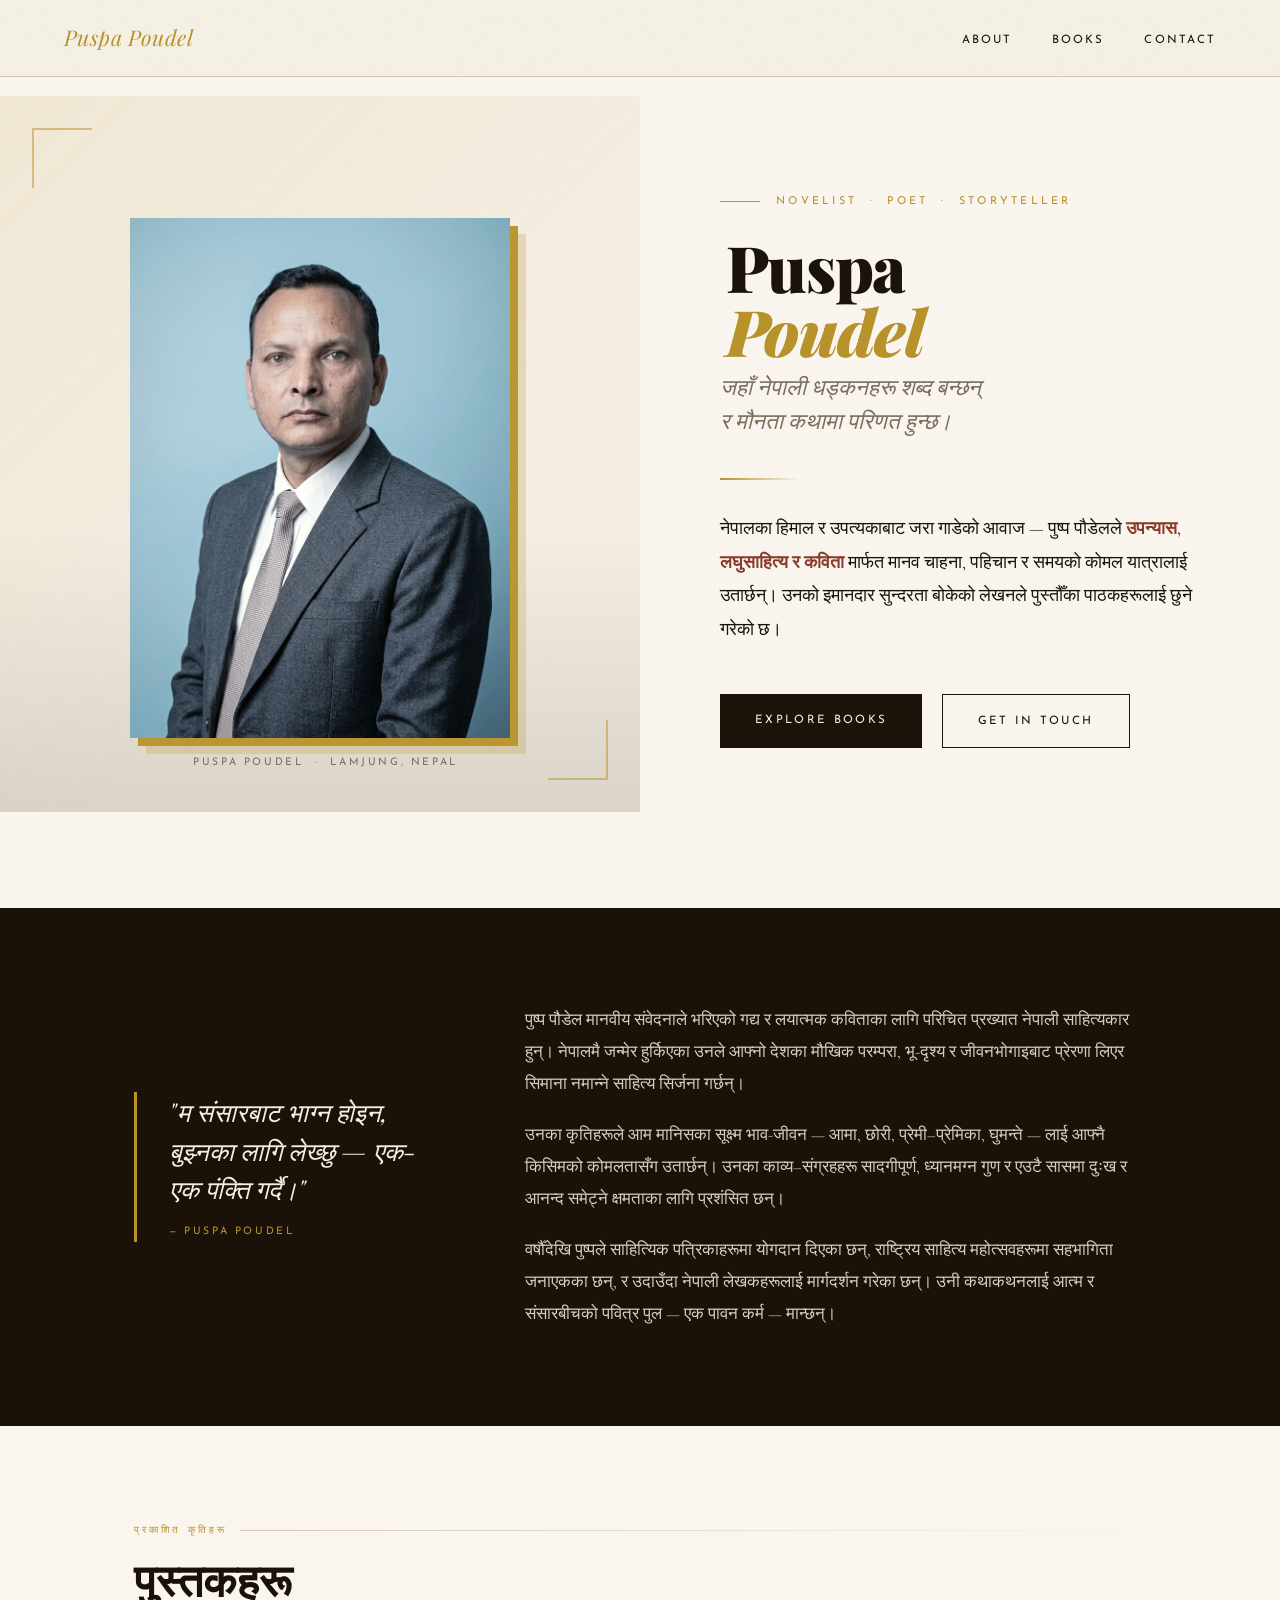
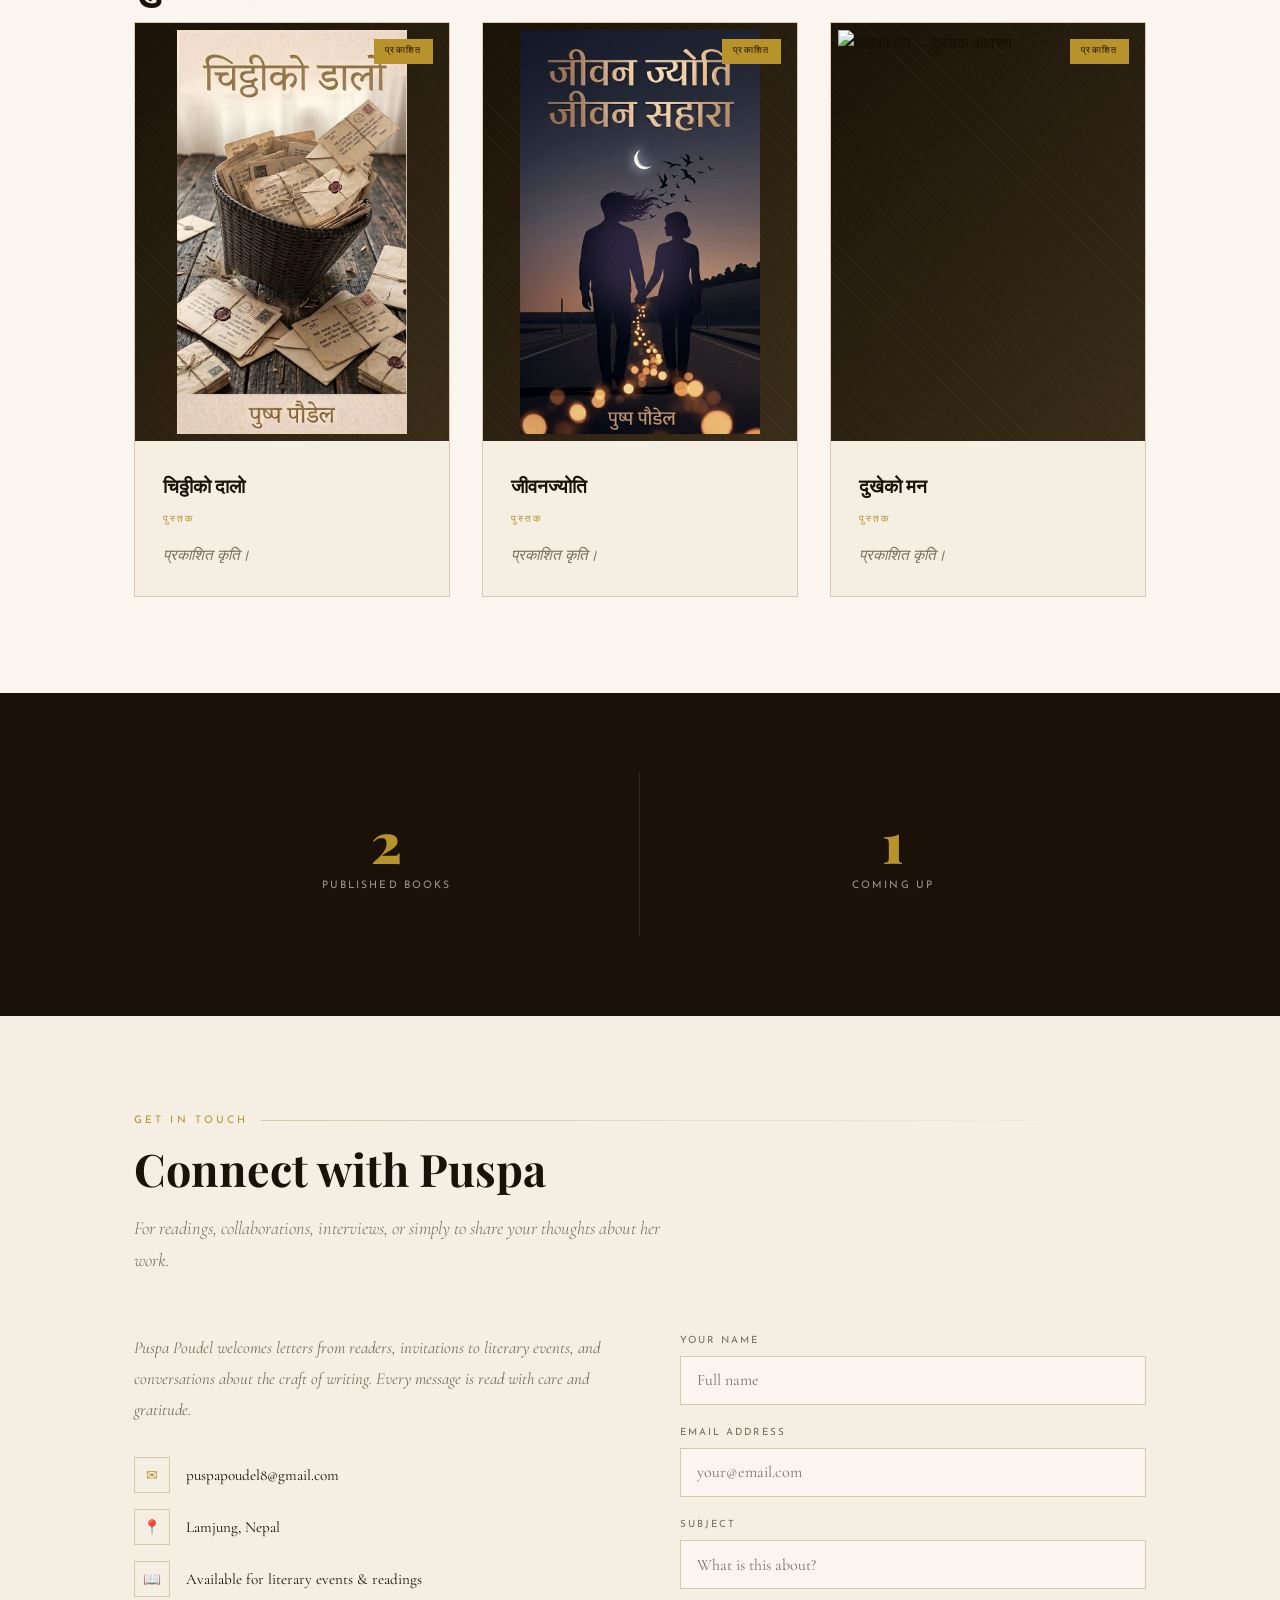
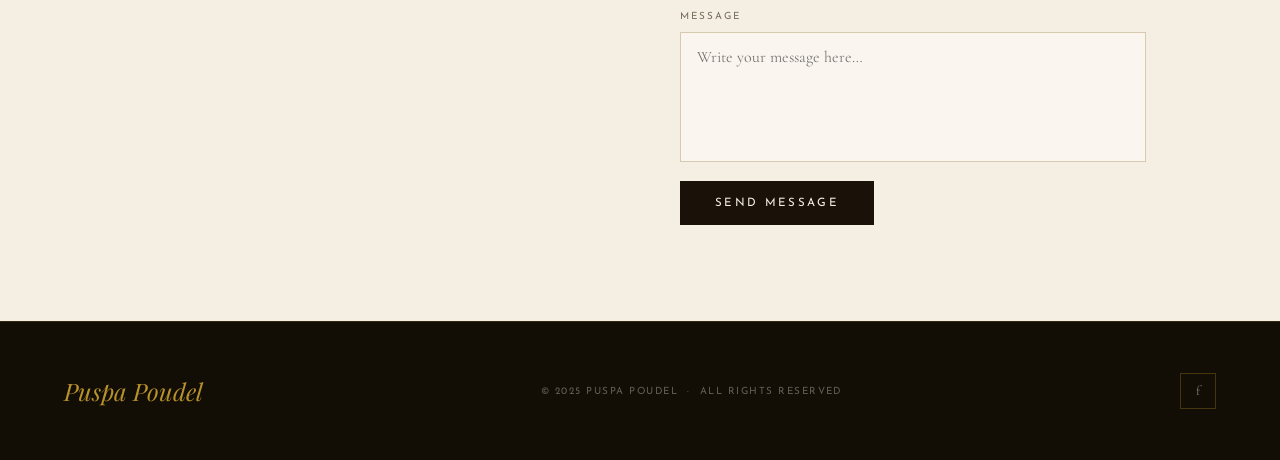
==== commit 05f09dc3: "Update navigation links to index.html files, improve CSS styling for dukheko-man, split paragraphs, " ====
--- a/index.html
+++ b/index.html
@@ -102,7 +102,7 @@
 
       <div class="books-grid">
 
-        <a class="book-card" href="chithiko-dalo/" aria-label="Open चिठ्ठीको दालो">
+        <a class="book-card" href="chithiko-dalo/index.html" aria-label="Open चिठ्ठीको दालो">
           <div class="book-cover">
             <img class="book-cover-img" src="Chitthiko%20Daalo.png?v=20260502-1" alt="चिठ्ठीको दालो — पुस्तक आवरण" />
             <span class="book-genre-badge">प्रकाशित</span>
@@ -114,7 +114,7 @@
           </div>
         </a>
 
-        <div class="book-card">
+        <a class="book-card" href="jiwan_jyoti/index.html" aria-label="Open जीवनज्योति">
           <div class="book-cover">
             <img class="book-cover-img" src="jiwanjyoti.png?v=20260502-1" alt="जीवनज्योति — पुस्तक आवरण" />
             <span class="book-genre-badge">प्रकाशित</span>
@@ -124,17 +124,17 @@
             <div class="book-year">पुस्तक</div>
             <div class="book-desc">प्रकाशित कृति।</div>
           </div>
-        </div>
-
-        <a class="book-card" href="dukheko-man/" aria-label="Open दुखेको मन">
+        </a>
+
+        <a class="book-card" href="dukheko-man/index.html" aria-label="Open दुखेको मन">
           <div class="book-cover">
             <img class="book-cover-img" src="Dukheko%20man.png?v=20260502-1" alt="दुखेको मन — पुस्तक आवरण" />
-            <span class="book-genre-badge">आउँदैछ</span>
+            <span class="book-genre-badge">प्रकाशित</span>
           </div>
           <div class="book-body">
             <div class="book-title">दुखेको मन</div>
-            <div class="book-year">छिट्टै</div>
-            <div class="book-desc">नयाँ पुस्तक तयारीमा।</div>
+            <div class="book-year">पुस्तक</div>
+            <div class="book-desc">प्रकाशित कृति।</div>
           </div>
         </a>
 
--- a/styles.css
+++ b/styles.css
@@ -1,4 +1,4 @@
-@import url('https://fonts.googleapis.com/css2?family=Noto+Sans+Devanagari:wght@400;500;600;700&display=swap');
+@import url('https://fonts.googleapis.com/css2?family=Noto+Sans+Devanagari:wght@400;500;600;700&family=Noto+Serif+Devanagari:wght@400;500;600;700&family=Yatra+One&display=swap');
 
 /*
   Single combined stylesheet.
@@ -57,6 +57,7 @@
   padding-right: calc(4rem + env(safe-area-inset-right));
   background: rgba(245,239,227,0.92);
   backdrop-filter: blur(8px);
+  -webkit-backdrop-filter: blur(8px);
   border-bottom: 1px solid var(--border);
 }
 
@@ -901,30 +902,7 @@
   .pdf-container { height: 60vh; min-height: 400px; }
 }
 
-/* ─── DUKHEKO MANN (SCOPED) ─── */
-
-body.page-dukheko {
-  --ink: #2b2b2b;
-  --paper: #fdf6e3;
-  --paper-2: #f5ecd0;
-  --line: rgba(0,0,0,0.12);
-  --muted: rgba(0,0,0,0.6);
-  --shadow: rgba(0,0,0,0.08);
-  --gold: #b8922a;
-  --gold-light: #d4a93c;
-  --max: 1000px;
-  --font-size: 26px;
-  --nav-bg: rgba(245,238,210,0.95);
-
-  margin: 0;
-  color: var(--ink);
-  background: #f0e6cc;
-  font-family: 'Noto Sans Devanagari', Georgia, 'Times New Roman', serif;
-  line-height: 1.8;
-  text-rendering: optimizeLegibility;
-  -webkit-font-smoothing: antialiased;
-  -moz-osx-font-smoothing: grayscale;
-}
+
 
 body.page-dukheko::before {
   content: none;
@@ -963,21 +941,260 @@
 .page-dukheko .topbar {
   position: sticky;
   top: 0;
-  z-index: 10;
+  z-index: 100;
   background: var(--nav-bg);
   backdrop-filter: blur(12px);
+  -webkit-backdrop-filter: blur(12px);
   border-bottom: 1px solid var(--line);
-  box-shadow: 0 2px 20px rgba(0,0,0,0.04);
+  box-shadow: 0 4px 20px rgba(0,0,0,0.04);
 }
 
 .page-dukheko .topbar-inner {
   max-width: calc(var(--max) + 60px);
   margin: 0 auto;
   padding: 1rem 1.5rem;
-  display: flex;
-  gap: 1rem;
+  height: 60px;
+  display: flex;
   align-items: center;
   justify-content: space-between;
+  gap: 1rem;
+  position: relative;
+}
+
+.page-dukheko .author-link {
+  text-decoration: none;
+  flex-shrink: 0;
+  z-index: 1;
+}
+
+.page-dukheko .author-title {
+  font-family: var(--font-display);
+  font-size: 1rem;
+  font-weight: 700;
+  color: var(--gold);
+  letter-spacing: 0.04em;
+  white-space: nowrap;
+  line-height: 1;
+  transition: color 0.3s;
+}
+
+.page-dukheko .author-title:hover {
+  color: var(--gold-light);
+}
+
+.page-dukheko .book-title {
+  /* Centered using flex, no absolute positioning */
+  flex: 1;
+  text-align: center;
+  font-family: var(--font-devanagari);
+  font-size: 1.05rem;
+  font-weight: 600;
+  color: var(--ink);
+  white-space: nowrap;
+  overflow: hidden;
+  text-overflow: ellipsis;
+  padding: 0 0.5rem;
+  transition: color 0.4s;
+}
+
+.page-dukheko .topbar-actions {
+  display: flex;
+  align-items: center;
+  gap: 0.5rem;
+  flex-shrink: 0;
+  z-index: 1;
+}
+
+/* Sidebar toggle button (hamburger) */
+.page-dukheko .sidebar-toggle {
+  padding: 0.5rem;
+  display: flex;
+  align-items: center;
+  justify-content: center;
+  font-size: 1.2rem;
+  line-height: 1;
+}
+
+.page-dukheko .sidebar-toggle svg {
+  width: 20px;
+  height: 20px;
+  display: block;
+}
+
+/* Sidebar backdrop */
+.page-dukheko .sidebar-backdrop {
+  position: fixed;
+  inset: 0;
+  background: rgba(0,0,0,0.5);
+  z-index: 998;
+  opacity: 0;
+  pointer-events: none;
+  transition: opacity 0.3s ease;
+}
+
+.page-dukheko .sidebar-backdrop.visible {
+  opacity: 1;
+  pointer-events: auto;
+}
+
+/* Sidebar panel */
+.page-dukheko .book-sidebar {
+  position: fixed;
+  top: 0;
+  right: 0;
+  width: min(85vw, 340px);
+  height: 100vh;
+  background: var(--paper);
+  box-shadow: -4px 0 24px rgba(0,0,0,0.15);
+  z-index: 999;
+  transform: translateX(100%);
+  transition: transform 0.35s cubic-bezier(0.4, 0, 0.2, 1);
+  display: flex;
+  flex-direction: column;
+}
+
+.page-dukheko .book-sidebar.open {
+  transform: translateX(0);
+}
+
+.page-dukheko .sidebar-inner {
+  flex: 1;
+  overflow-y: auto;
+  -webkit-overflow-scrolling: touch;
+  padding: 1.5rem;
+  padding-top: 4rem;
+  position: relative;
+}
+
+/* Close button inside sidebar */
+.page-dukheko .sidebar-close {
+  position: absolute;
+  top: 1rem;
+  right: 1rem;
+  background: rgba(0,0,0,0.05);
+  border: none;
+  width: 36px;
+  height: 36px;
+  border-radius: 50%;
+  cursor: pointer;
+  display: flex;
+  align-items: center;
+  justify-content: center;
+  color: var(--muted);
+  transition: all 0.2s;
+}
+
+.page-dukheko .sidebar-close:hover {
+  background: rgba(0,0,0,0.1);
+  color: var(--ink);
+}
+
+/* Sidebar TOC styling */
+.page-dukheko .sidebar-toc {
+  list-style: none;
+  padding: 0;
+  margin: 0;
+  display: flex;
+  flex-direction: column;
+  gap: 0.5rem;
+}
+
+.page-dukheko .sidebar-toc .toc-item {
+  display: flex;
+  align-items: center;
+  gap: 0.75rem;
+  padding: 0;
+  border: none;
+  background: none;
+}
+
+.page-dukheko .sidebar-toc .toc-item .dot {
+  display: none;
+}
+
+.page-dukheko .sidebar-toc .toc-btn {
+  appearance: none;
+  border: 1px solid var(--line);
+  background: var(--paper-2);
+  padding: 0.75rem 1rem;
+  margin: 0;
+  cursor: pointer;
+  font-family: var(--font-devanagari);
+  font-size: 1rem;
+  text-align: left;
+  width: 100%;
+  line-height: 1.4;
+    color: var(--ink);
+  border-radius: 10px;
+  display: flex;
+  align-items: center;
+  gap: 0.85rem;
+  transition: all 0.25s var(--ease);
+}
+
+.page-dukheko .sidebar-toc .toc-btn:hover {
+  background: var(--paper-3);
+  border-color: var(--gold);
+  color: var(--ink);
+  transform: translateX(4px);
+}
+
+.page-dukheko .sidebar-toc .toc-btn-num {
+  font-family: var(--font-display);
+  font-size: 0.75rem;
+  font-style: italic;
+  color: var(--gold);
+  opacity: 0.8;
+  min-width: 40px;
+  flex-shrink: 0;
+}
+
+.page-dukheko .sidebar-toc .toc-btn-text {
+  flex: 1;
+}
+
+.page-dukheko .sidebar-toc .toc-btn-chapter {
+  display: block;
+  font-size: 0.75rem;
+  font-family: var(--font-ui);
+  letter-spacing: 0.08em;
+  color: var(--muted);
+  margin-bottom: 0.15rem;
+  text-transform: uppercase;
+}
+
+.page-dukheko .sidebar-toc .toc-btn-title {
+  display: block;
+  font-size: 1rem;
+  font-weight: 600;
+    color: var(--ink);
+  line-height: 1.3;
+}
+
+/* Topbar buttons */
+.page-dukheko .btn {
+  appearance: none;
+  border: 1px solid var(--line);
+  background: rgba(251,250,247,0.95);
+  color: var(--ink);
+  border-radius: 50px;
+  padding: 0.5rem 1rem;
+  font-family: var(--font-devanagari);
+  font-size: 0.85rem;
+  font-weight: 500;
+  line-height: 1;
+  cursor: pointer;
+  box-shadow: 0 2px 8px rgba(0,0,0,0.06);
+  transition: all 0.25s var(--ease);
+  white-space: nowrap;
+}
+
+.page-dukheko .btn:hover {
+  background: var(--gold);
+  color: var(--paper);
+  border-color: var(--gold);
+  transform: translateY(-1px);
+  box-shadow: 0 4px 12px rgba(184,146,42,0.2);
 }
 
 .page-dukheko .author-link {
@@ -991,28 +1208,19 @@
   letter-spacing: 0.05em;
 }
 
+/* Book title centered via flex (no absolute) */
 .page-dukheko .book-title {
-  position: absolute;
-  left: 50%;
-  transform: translateX(-50%);
-  font-size: 1.3rem;
-  font-weight: 400;
-  letter-spacing: 0.01em;
+  flex: 1;
+  text-align: center;
+  font-family: var(--font-devanagari);
+  font-size: 1.05rem;
+  font-weight: 600;
   color: var(--ink);
   white-space: nowrap;
-}
-
-.page-dukheko .brand-title {
-  font-size: 1.3rem;
-  font-weight: 700;
-  letter-spacing: 0.01em;
-  color: var(--ink);
-}
-
-.page-dukheko .brand-sub {
-  font-size: 0.85rem;
-  color: var(--muted);
-  font-weight: 500;
+  overflow: hidden;
+  text-overflow: ellipsis;
+  padding: 0 0.5rem;
+  transition: color 0.4s;
 }
 
 .page-dukheko .topbar-actions {
@@ -1168,11 +1376,7 @@
 }
 
 .page-dukheko .toc-item .dot {
-  width: 8px;
-  height: 8px;
-  border-radius: 999px;
-  background: rgba(0,0,0,0.35);
-  flex: 0 0 auto;
+  display: none; /* hide decorative dot; chapter numbers shown in button */
 }
 
 .page-dukheko .toc-btn {
@@ -1197,6 +1401,9 @@
 
 .page-dukheko .book-section {
   scroll-margin-top: 88px;
+  opacity: 1;
+  filter: none;
+  display: block;
 }
 
 .page-dukheko .chapter-kicker {
@@ -1214,21 +1421,39 @@
   background: linear-gradient(to right, rgba(0,0,0,0.32), transparent);
 }
 
+.page-dukheko .book-content {
+  max-width: var(--content-max);
+  margin: 0 auto;
+  opacity: 1;
+  filter: none;
+  transform: none;
+}
+
 .page-dukheko .book-content p {
-  margin: 0 0 1rem;
+  margin: 0 0 1.25rem;
   font-size: var(--font-size);
-  line-height: 1.9;
+  line-height: var(--line-height);
   white-space: pre-line;
+  text-align: justify;
+  text-justify: inter-word;
+    color: var(--ink);
+  opacity: 1;
+  filter: none;
 }
 
 .page-dukheko .book-content p:last-child { margin-bottom: 0; }
 
 .page-dukheko .book-pre {
-  margin: 0 0 1rem;
+  margin: 0 0 1.5rem;
   font-size: var(--font-size);
-  line-height: 1.9;
+  line-height: var(--line-height);
   white-space: pre-wrap;
   font-family: inherit;
+  text-align: justify;
+  text-justify: inter-word;
+    color: var(--ink);
+  opacity: 1;
+  filter: none;
 }
 
 .page-dukheko .next-chapter-container {
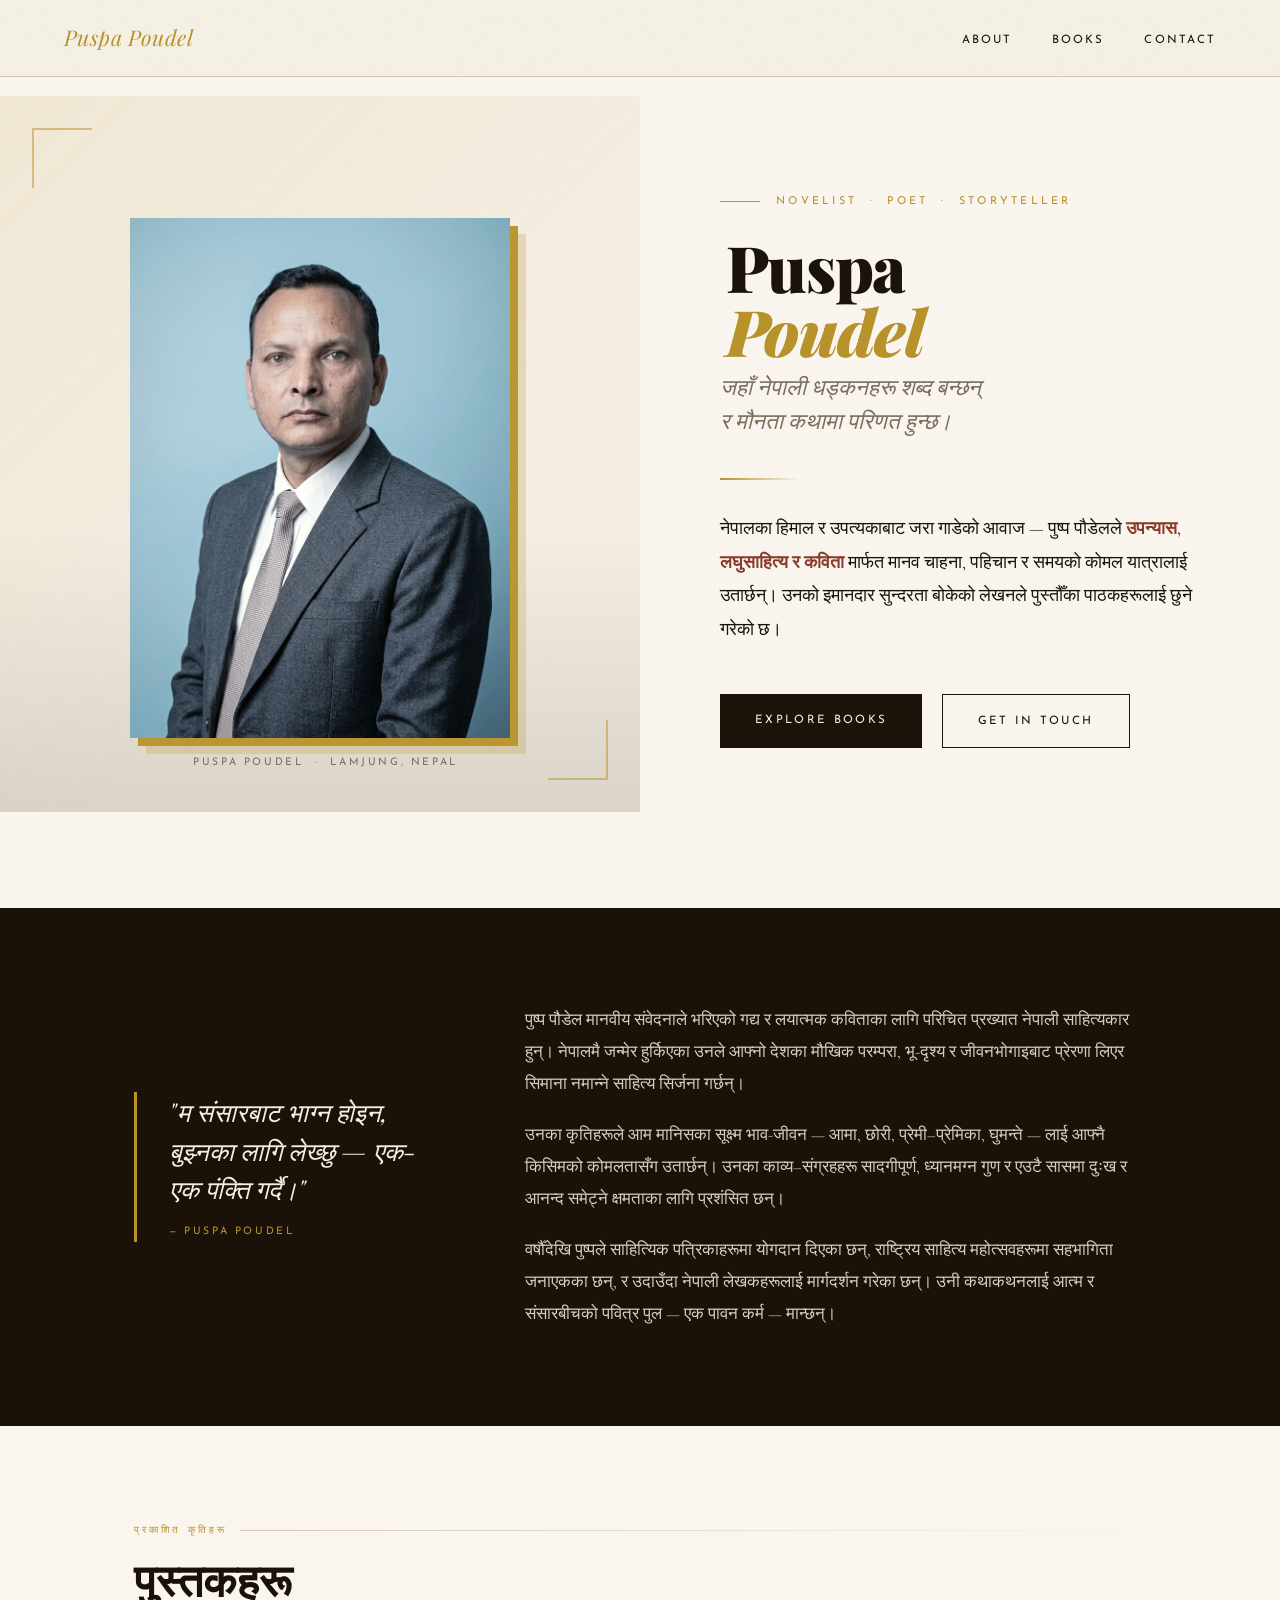
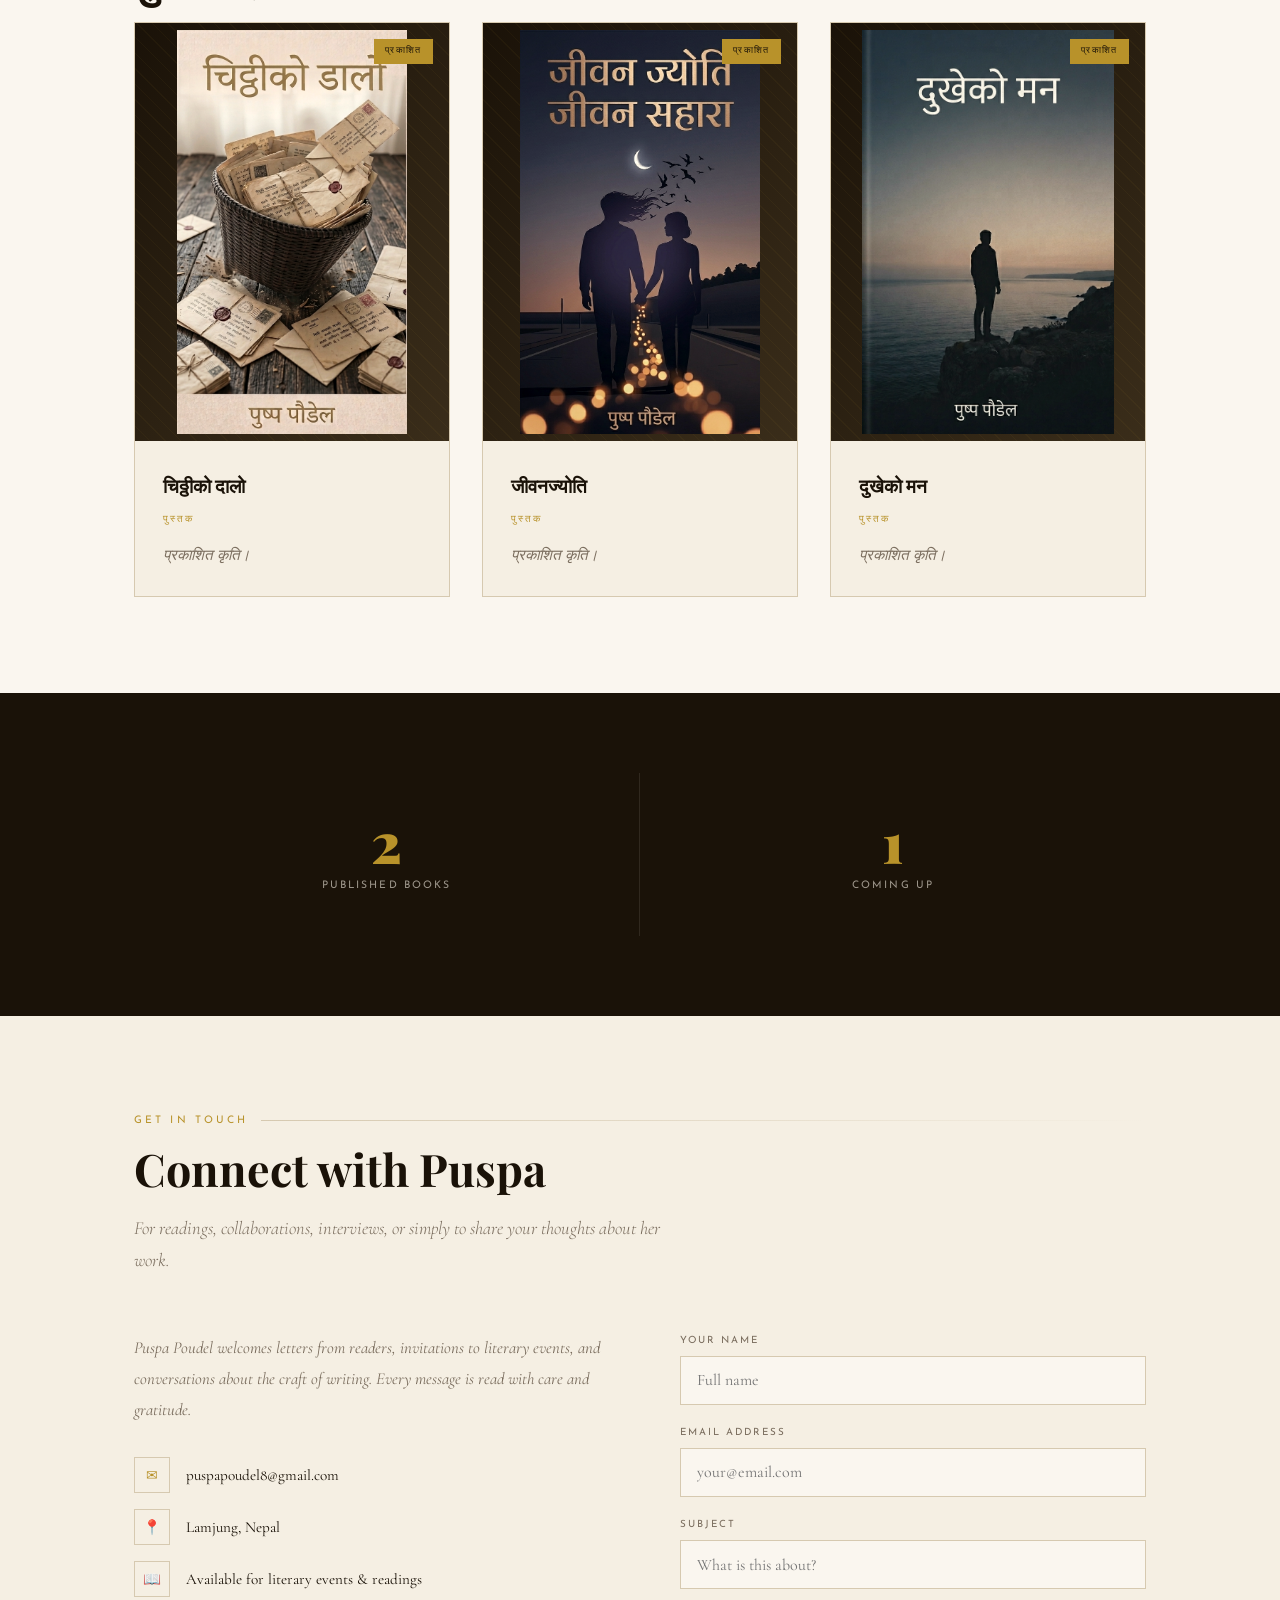
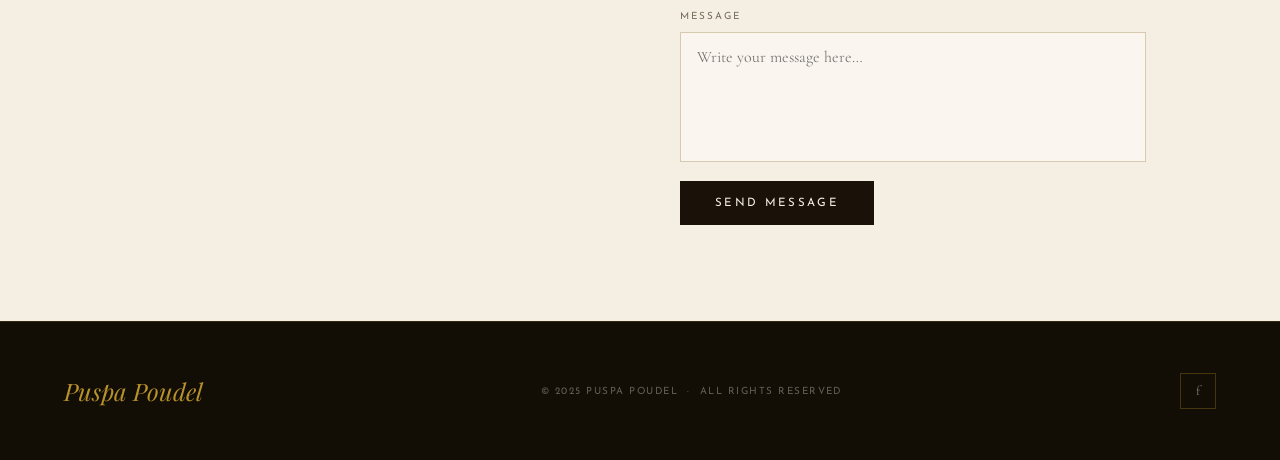
==== commit 212e18aa: "Make cover images clickable to navigate to Table of Contents" ====
--- a/index.html
+++ b/index.html
@@ -1,14 +1,18 @@
 <!DOCTYPE html>
 <html lang="en">
+
 <head>
   <meta charset="UTF-8" />
-  <meta name="viewport" content="width=device-width, initial-scale=1.0"/>
+  <meta name="viewport" content="width=device-width, initial-scale=1.0" />
   <title>Puspa Poudel — Writer & Poet</title>
   <link rel="icon" type="image/png" href="photo.png">
-  <link href="https://fonts.googleapis.com/css2?family=Playfair+Display:ital,wght@0,400;0,700;0,900;1,400;1,700&family=Cormorant+Garamond:ital,wght@0,300;0,400;0,600;1,300;1,400&family=Josefin+Sans:wght@100;300;400&display=swap" rel="stylesheet">
+  <link
+    href="https://fonts.googleapis.com/css2?family=Playfair+Display:ital,wght@0,400;0,700;0,900;1,400;1,700&family=Cormorant+Garamond:ital,wght@0,300;0,400;0,600;1,300;1,400&family=Josefin+Sans:wght@100;300;400&display=swap"
+    rel="stylesheet">
   <link rel="stylesheet" href="styles.css">
   <script>
     (() => {
+
       const v = '20260502-1';
       const isHttp = window.location.protocol === 'http:' || window.location.protocol === 'https:';
 
@@ -26,6 +30,7 @@
     })();
   </script>
 </head>
+
 <body>
 
   <!-- ══ NAV ══ -->
@@ -44,10 +49,7 @@
     <div class="hero-photo-col">
       <div class="photo-corner-br"></div>
       <div class="hero-photo-wrapper">
-        <img
-          src="1000028868.png"
-          alt="Puspa Poudel — Author & Poet"
-        />
+        <img src="1000028868.png" alt="Puspa Poudel — Author & Poet" />
       </div>
       <div class="hero-photo-caption">&nbsp;&nbsp;Puspa Poudel &nbsp;·&nbsp; Lamjung, Nepal</div>
     </div>
@@ -62,7 +64,9 @@
       <p class="hero-tagline">जहाँ नेपाली धड्कनहरू शब्द बन्छन्<br>र मौनता कथामा परिणत हुन्छ।</p>
       <div class="hero-divider"></div>
       <p class="hero-bio">
-        नेपालका हिमाल र उपत्यकाबाट जरा गाडेको आवाज — पुष्प पौडेलले <strong>उपन्यास, लघुसाहित्य र कविता</strong> मार्फत मानव चाहना, पहिचान र समयको कोमल यात्रालाई उतार्छन्। उनको इमानदार सुन्दरता बोकेको लेखनले पुस्तौँका पाठकहरूलाई छुने गरेको छ।
+        नेपालका हिमाल र उपत्यकाबाट जरा गाडेको आवाज — पुष्प पौडेलले <strong>उपन्यास, लघुसाहित्य र कविता</strong> मार्फत
+        मानव चाहना, पहिचान र समयको कोमल यात्रालाई उतार्छन्। उनको इमानदार सुन्दरता बोकेको लेखनले पुस्तौँका पाठकहरूलाई
+        छुने गरेको छ।
       </p>
       <div class="hero-cta-group">
         <a href="#books" class="btn-primary">Explore Books</a>
@@ -82,13 +86,19 @@
       </div>
       <div class="about-text-col">
         <p>
-          पुष्प पौडेल मानवीय संवेदनाले भरिएको गद्य र लयात्मक कविताका लागि परिचित प्रख्यात नेपाली साहित्यकार हुन्। नेपालमै जन्मेर हुर्किएका उनले आफ्नो देशका मौखिक परम्परा, भू-दृश्य र जीवनभोगाइबाट प्रेरणा लिएर सिमाना नमान्ने साहित्य सिर्जना गर्छन्।
+          पुष्प पौडेल मानवीय संवेदनाले भरिएको गद्य र लयात्मक कविताका लागि परिचित प्रख्यात नेपाली साहित्यकार हुन्।
+          नेपालमै जन्मेर हुर्किएका उनले आफ्नो देशका मौखिक परम्परा, भू-दृश्य र जीवनभोगाइबाट प्रेरणा लिएर सिमाना नमान्ने
+          साहित्य सिर्जना गर्छन्।
         </p>
         <p>
-          उनका कृतिहरूले आम मानिसका सूक्ष्म भाव-जीवन — आमा, छोरी, प्रेमी–प्रेमिका, घुमन्ते — लाई आफ्नै किसिमको कोमलतासँग उतार्छन्। उनका काव्य–संग्रहहरू सादगीपूर्ण, ध्यानमग्न गुण र एउटै सासमा दुःख र आनन्द समेट्ने क्षमताका लागि प्रशंसित छन्।
+          उनका कृतिहरूले आम मानिसका सूक्ष्म भाव-जीवन — आमा, छोरी, प्रेमी–प्रेमिका, घुमन्ते — लाई आफ्नै किसिमको कोमलतासँग
+          उतार्छन्। उनका काव्य–संग्रहहरू सादगीपूर्ण, ध्यानमग्न गुण र एउटै सासमा दुःख र आनन्द समेट्ने क्षमताका लागि
+          प्रशंसित छन्।
         </p>
         <p>
-          वर्षौँदेखि पुष्पले साहित्यिक पत्रिकाहरूमा योगदान दिएका छन्, राष्ट्रिय साहित्य महोत्सवहरूमा सहभागिता जनाएकका छन्, र उदाउँदा नेपाली लेखकहरूलाई मार्गदर्शन गरेका छन्। उनी कथाकथनलाई आत्म र संसारबीचको पवित्र पुल — एक पावन कर्म — मान्छन्।
+          वर्षौँदेखि पुष्पले साहित्यिक पत्रिकाहरूमा योगदान दिएका छन्, राष्ट्रिय साहित्य महोत्सवहरूमा सहभागिता जनाएकका
+          छन्, र उदाउँदा नेपाली लेखकहरूलाई मार्गदर्शन गरेका छन्। उनी कथाकथनलाई आत्म र संसारबीचको पवित्र पुल — एक पावन
+          कर्म — मान्छन्।
         </p>
       </div>
     </div>
@@ -102,7 +112,7 @@
 
       <div class="books-grid">
 
-        <a class="book-card" href="chithiko-dalo/index.html" aria-label="Open चिठ्ठीको दालो">
+        <a class="book-card" href="chithiko-dalo/" aria-label="Open चिठ्ठीको दालो">
           <div class="book-cover">
             <img class="book-cover-img" src="Chitthiko%20Daalo.png?v=20260502-1" alt="चिठ्ठीको दालो — पुस्तक आवरण" />
             <span class="book-genre-badge">प्रकाशित</span>
@@ -114,7 +124,7 @@
           </div>
         </a>
 
-        <a class="book-card" href="jiwan_jyoti/index.html" aria-label="Open जीवनज्योति">
+        <a class="book-card" href="jiwan_jyoti/" aria-label="Open जीवनज्योति">
           <div class="book-cover">
             <img class="book-cover-img" src="jiwanjyoti.png?v=20260502-1" alt="जीवनज्योति — पुस्तक आवरण" />
             <span class="book-genre-badge">प्रकाशित</span>
@@ -126,7 +136,7 @@
           </div>
         </a>
 
-        <a class="book-card" href="dukheko-man/index.html" aria-label="Open दुखेको मन">
+        <a class="book-card" href="dukheko-man/" aria-label="Open दुखेको मन">
           <div class="book-cover">
             <img class="book-cover-img" src="Dukheko%20man.png?v=20260502-1" alt="दुखेको मन — पुस्तक आवरण" />
             <span class="book-genre-badge">प्रकाशित</span>
@@ -163,12 +173,14 @@
     <div class="section-inner">
       <div class="section-label">Get in Touch</div>
       <h2 class="section-title">Connect with Puspa</h2>
-      <p class="section-subtitle">For readings, collaborations, interviews, or simply to share your thoughts about her work.</p>
+      <p class="section-subtitle">For readings, collaborations, interviews, or simply to share your thoughts about her
+        work.</p>
 
       <div class="contact-layout">
         <div class="contact-info-col">
           <p>
-            Puspa Poudel welcomes letters from readers, invitations to literary events, and conversations about the craft of writing. Every message is read with care and gratitude.
+            Puspa Poudel welcomes letters from readers, invitations to literary events, and conversations about the
+            craft of writing. Every message is read with care and gratitude.
           </p>
           <div class="contact-details">
             <div class="contact-detail-item">
@@ -214,10 +226,11 @@
     <div class="footer-brand">Puspa Poudel</div>
     <div class="footer-copy">© 2025 Puspa Poudel &nbsp;·&nbsp; All Rights Reserved</div>
     <div class="footer-socials">
-      <a href="https://www.facebook.com/puspa.poudel.984197" target="_blank" rel="noopener noreferrer" title="Facebook" aria-label="Facebook">f</a>
+      <a href="https://www.facebook.com/puspa.poudel.984197" target="_blank" rel="noopener noreferrer" title="Facebook"
+        aria-label="Facebook">f</a>
     </div>
   </footer>
 
 </body>
-</html>
-
+
+</html>
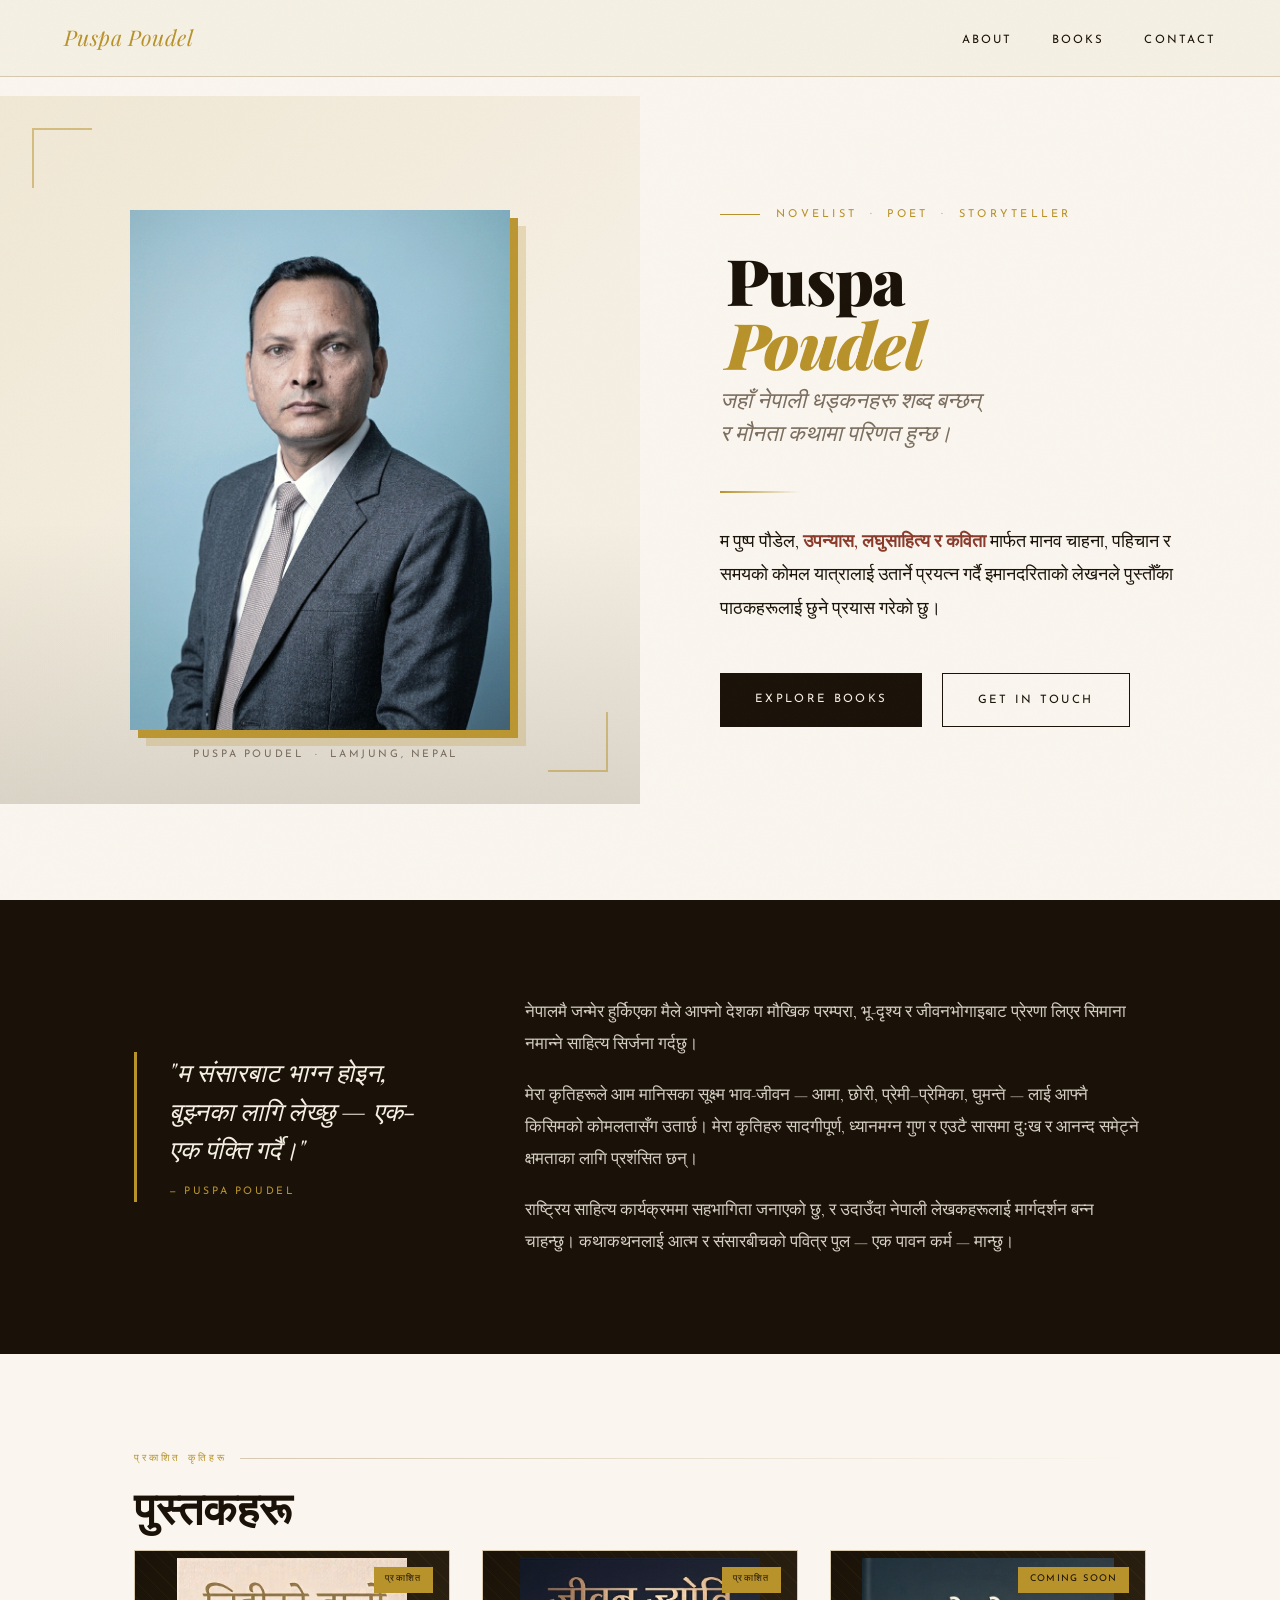
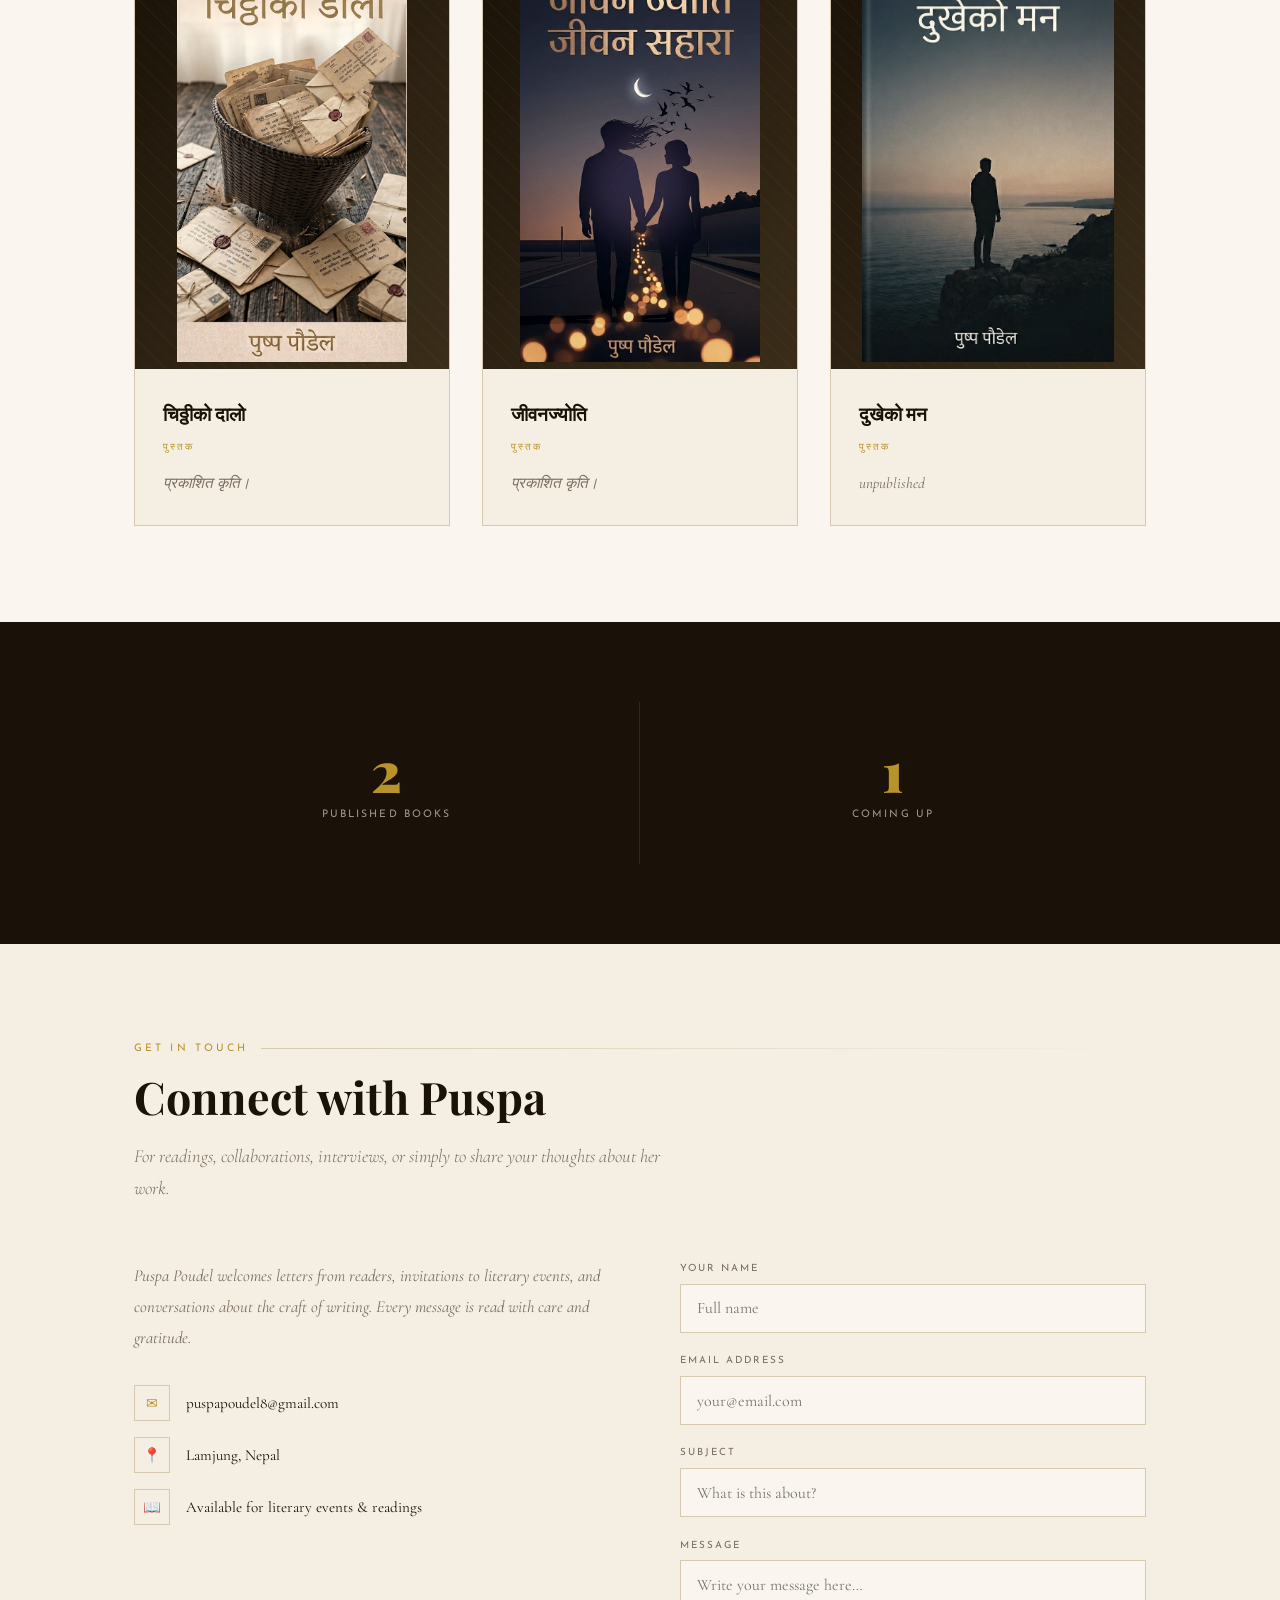
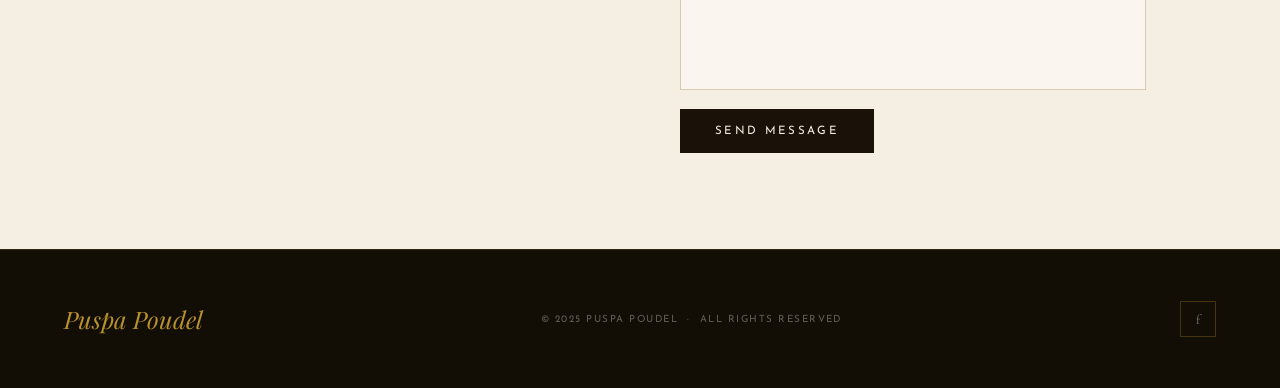
==== commit 7a6af252: "Update index.html" ====
--- a/index.html
+++ b/index.html
@@ -64,9 +64,9 @@
       <p class="hero-tagline">जहाँ नेपाली धड्कनहरू शब्द बन्छन्<br>र मौनता कथामा परिणत हुन्छ।</p>
       <div class="hero-divider"></div>
       <p class="hero-bio">
-        नेपालका हिमाल र उपत्यकाबाट जरा गाडेको आवाज — पुष्प पौडेलले <strong>उपन्यास, लघुसाहित्य र कविता</strong> मार्फत
-        मानव चाहना, पहिचान र समयको कोमल यात्रालाई उतार्छन्। उनको इमानदार सुन्दरता बोकेको लेखनले पुस्तौँका पाठकहरूलाई
-        छुने गरेको छ।
+        म पुष्प पौडेल, <strong>उपन्यास, लघुसाहित्य र कविता</strong> मार्फत
+        मानव चाहना, पहिचान र समयको कोमल यात्रालाई उतार्ने प्रयत्न गर्दै इमानदरिताको लेखनले पुस्तौँका पाठकहरूलाई
+        छुने प्रयास गरेको छु।
       </p>
       <div class="hero-cta-group">
         <a href="#books" class="btn-primary">Explore Books</a>
@@ -86,19 +86,18 @@
       </div>
       <div class="about-text-col">
         <p>
-          पुष्प पौडेल मानवीय संवेदनाले भरिएको गद्य र लयात्मक कविताका लागि परिचित प्रख्यात नेपाली साहित्यकार हुन्।
-          नेपालमै जन्मेर हुर्किएका उनले आफ्नो देशका मौखिक परम्परा, भू-दृश्य र जीवनभोगाइबाट प्रेरणा लिएर सिमाना नमान्ने
-          साहित्य सिर्जना गर्छन्।
+          नेपालमै जन्मेर हुर्किएका मैले आफ्नो देशका मौखिक परम्परा, भू-दृश्य र जीवनभोगाइबाट प्रेरणा लिएर सिमाना नमान्ने
+          साहित्य सिर्जना गर्दछु।
         </p>
         <p>
-          उनका कृतिहरूले आम मानिसका सूक्ष्म भाव-जीवन — आमा, छोरी, प्रेमी–प्रेमिका, घुमन्ते — लाई आफ्नै किसिमको कोमलतासँग
-          उतार्छन्। उनका काव्य–संग्रहहरू सादगीपूर्ण, ध्यानमग्न गुण र एउटै सासमा दुःख र आनन्द समेट्ने क्षमताका लागि
+          मेरा कृतिहरूले आम मानिसका सूक्ष्म भाव-जीवन — आमा, छोरी, प्रेमी–प्रेमिका, घुमन्ते — लाई आफ्नै किसिमको कोमलतासँग
+          उतार्छ। मेरा कृतिहरु सादगीपूर्ण, ध्यानमग्न गुण र एउटै सासमा दुःख र आनन्द समेट्ने क्षमताका लागि
           प्रशंसित छन्।
         </p>
         <p>
-          वर्षौँदेखि पुष्पले साहित्यिक पत्रिकाहरूमा योगदान दिएका छन्, राष्ट्रिय साहित्य महोत्सवहरूमा सहभागिता जनाएकका
-          छन्, र उदाउँदा नेपाली लेखकहरूलाई मार्गदर्शन गरेका छन्। उनी कथाकथनलाई आत्म र संसारबीचको पवित्र पुल — एक पावन
-          कर्म — मान्छन्।
+          राष्ट्रिय साहित्य कार्यक्रममा  सहभागिता जनाएको
+          छु, र उदाउँदा नेपाली लेखकहरूलाई मार्गदर्शन बन्न चाहन्छु। कथाकथनलाई आत्म र संसारबीचको पवित्र पुल — एक पावन
+          कर्म — मान्छु।
         </p>
       </div>
     </div>
@@ -139,12 +138,12 @@
         <a class="book-card" href="dukheko-man/" aria-label="Open दुखेको मन">
           <div class="book-cover">
             <img class="book-cover-img" src="Dukheko%20man.png?v=20260502-1" alt="दुखेको मन — पुस्तक आवरण" />
-            <span class="book-genre-badge">प्रकाशित</span>
+            <span class="book-genre-badge">coming soon</span>
           </div>
           <div class="book-body">
             <div class="book-title">दुखेको मन</div>
             <div class="book-year">पुस्तक</div>
-            <div class="book-desc">प्रकाशित कृति।</div>
+            <div class="book-desc">unpublished</div>
           </div>
         </a>
 
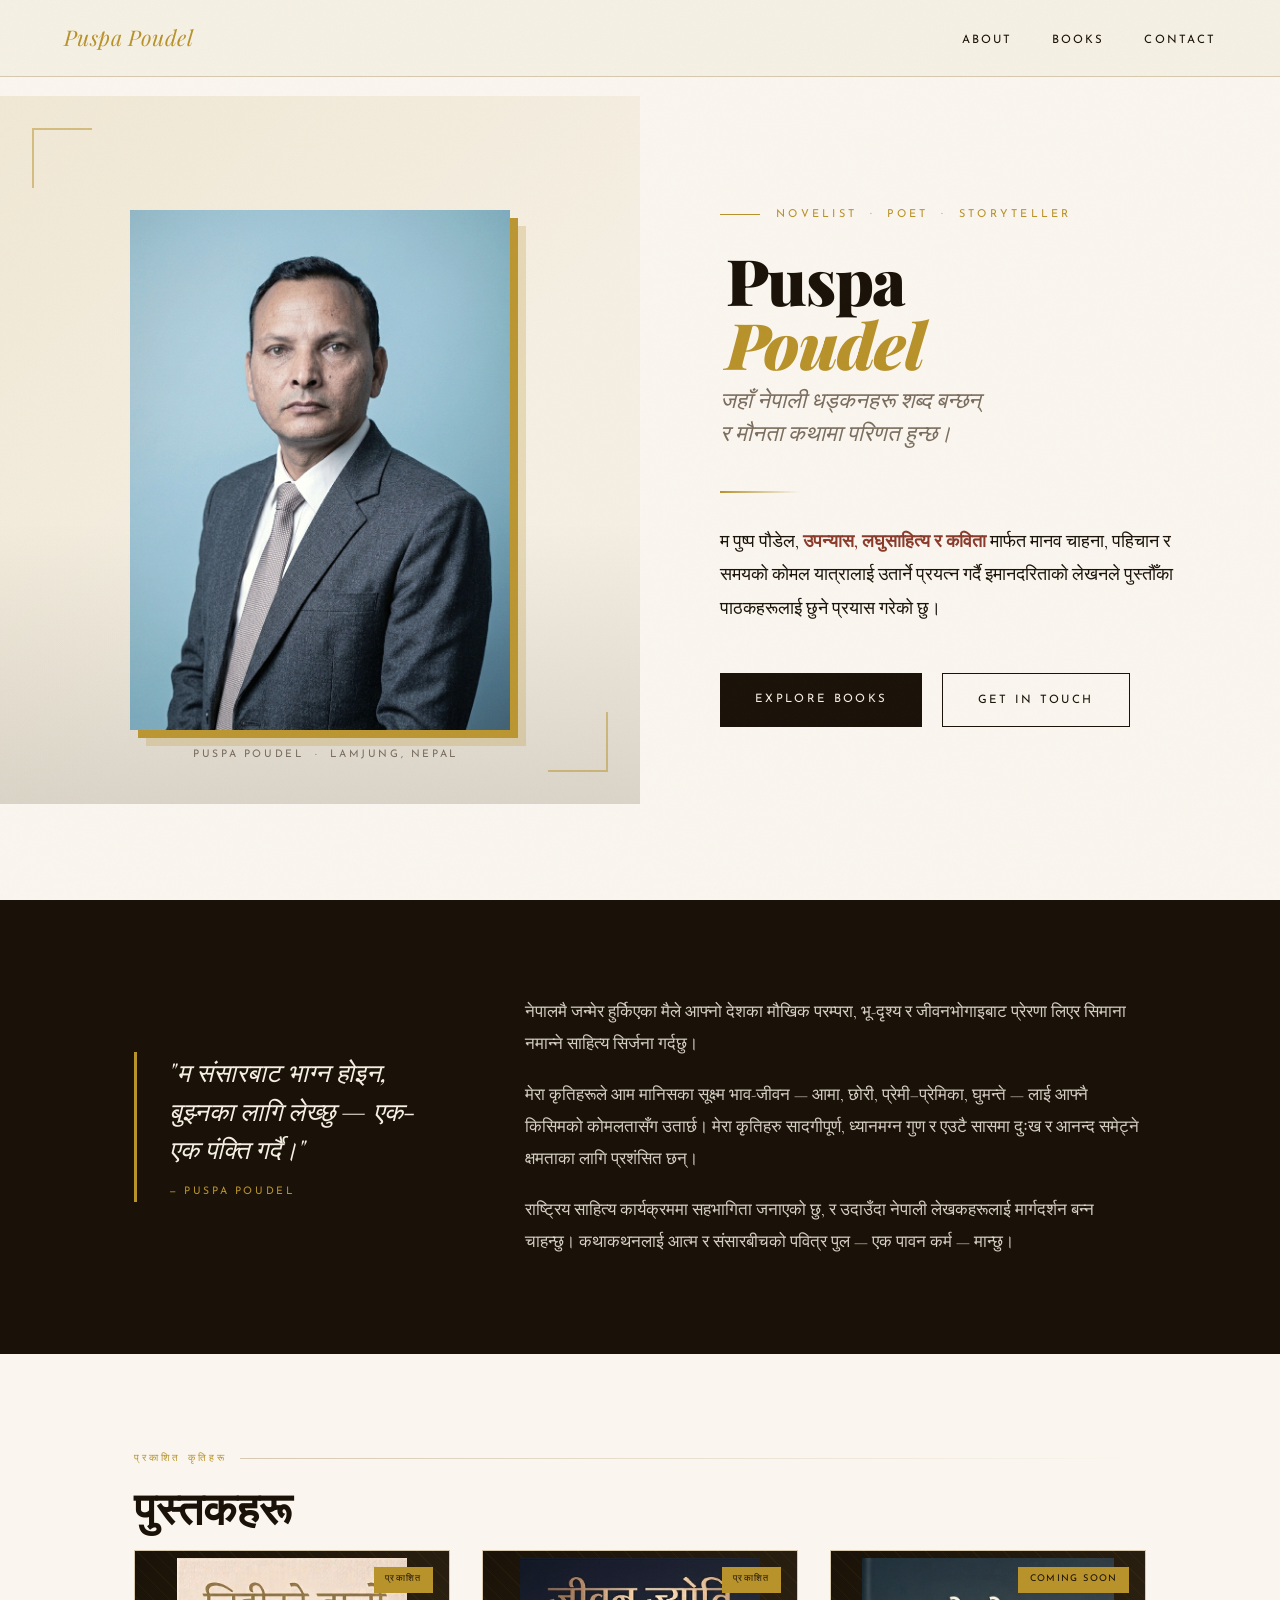
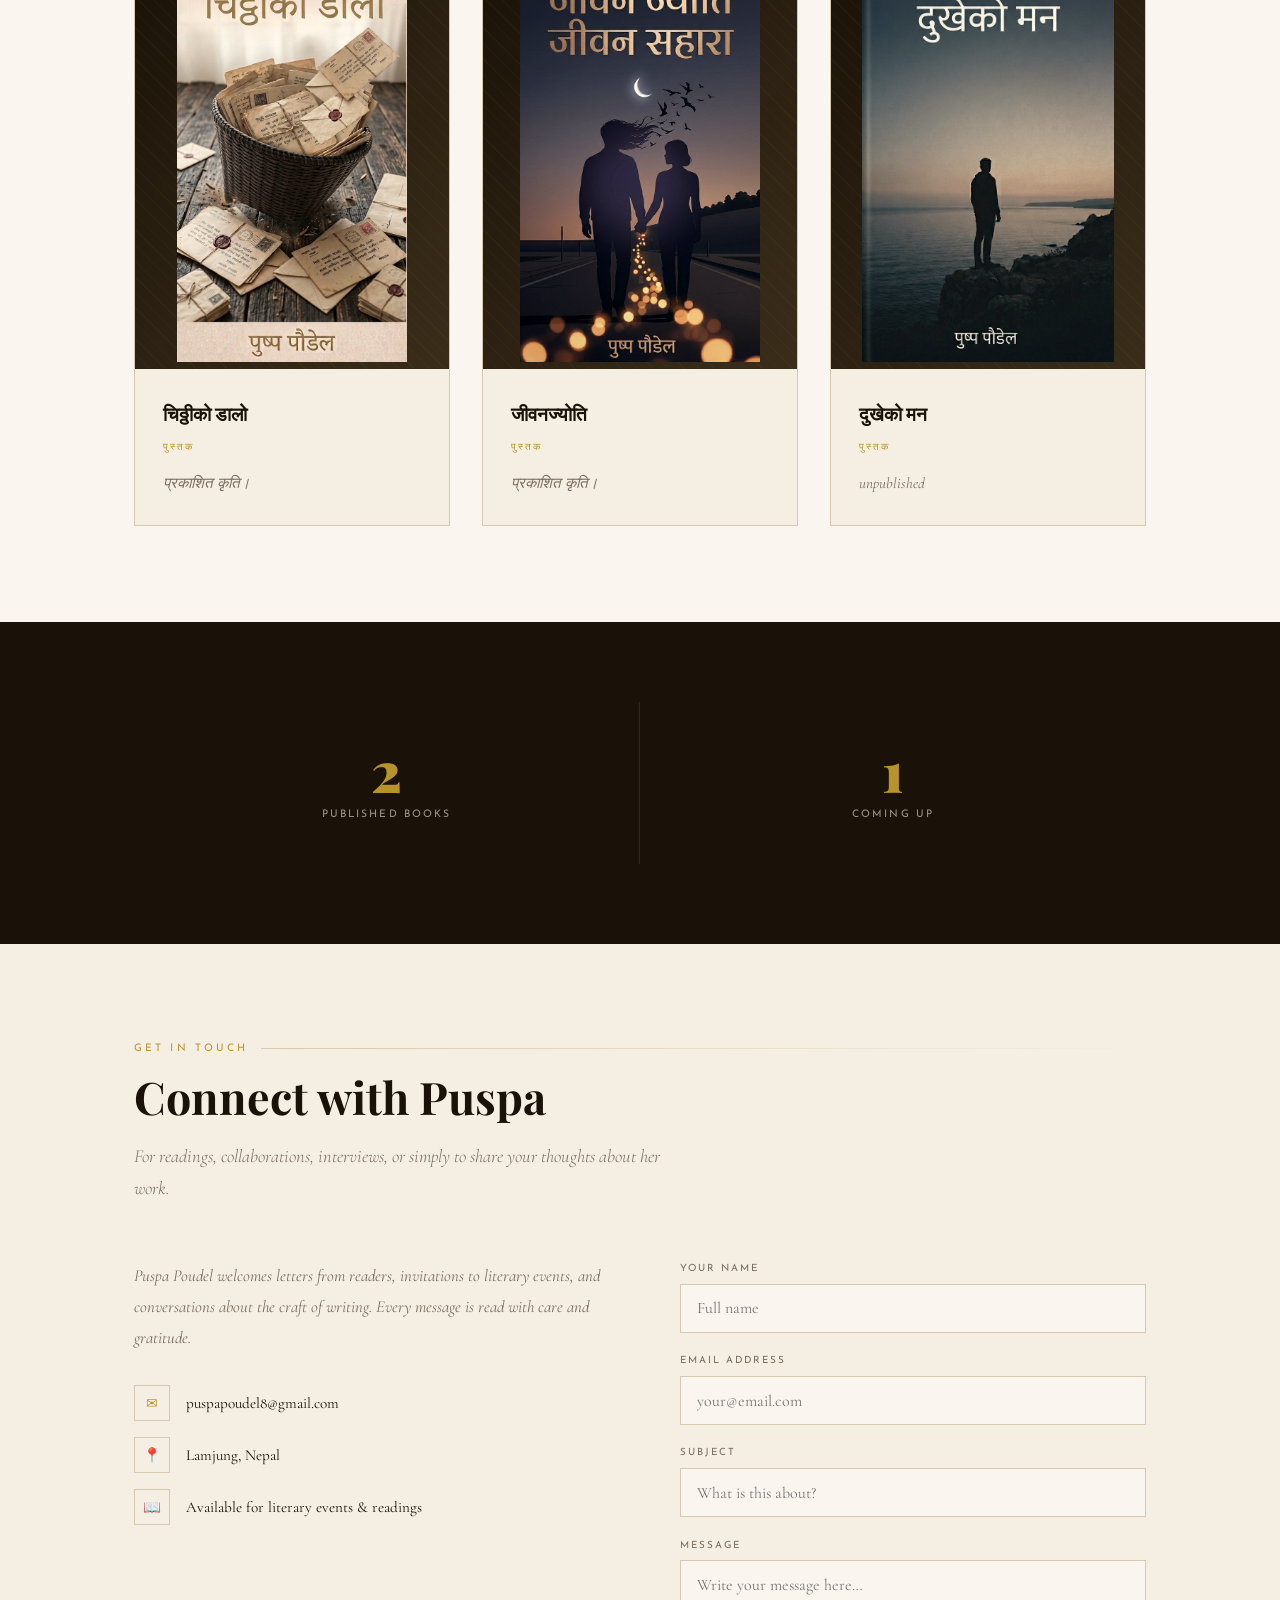
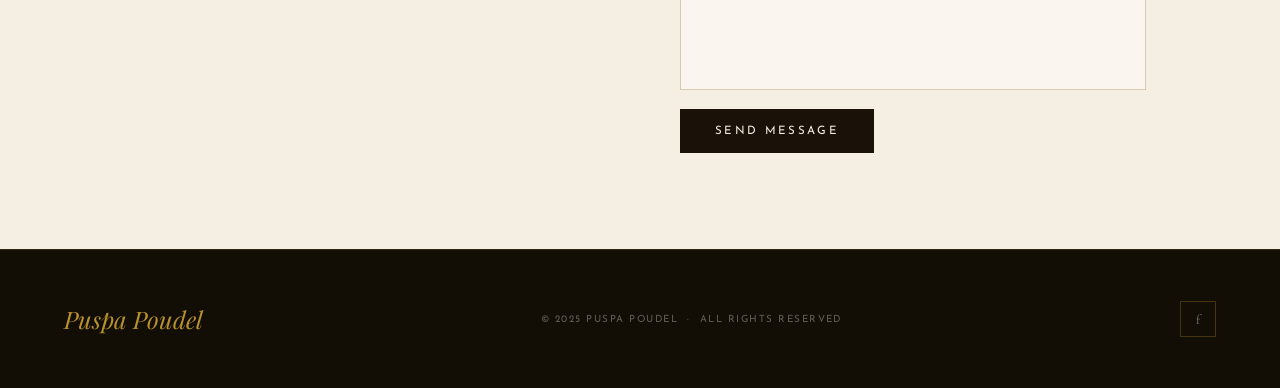
==== commit 7d87f81d: "Update index.html again" ====
--- a/index.html
+++ b/index.html
@@ -117,7 +117,7 @@
             <span class="book-genre-badge">प्रकाशित</span>
           </div>
           <div class="book-body">
-            <div class="book-title">चिठ्ठीको दालो</div>
+            <div class="book-title">चिठ्ठीको डालो</div>
             <div class="book-year">पुस्तक</div>
             <div class="book-desc">प्रकाशित कृति।</div>
           </div>
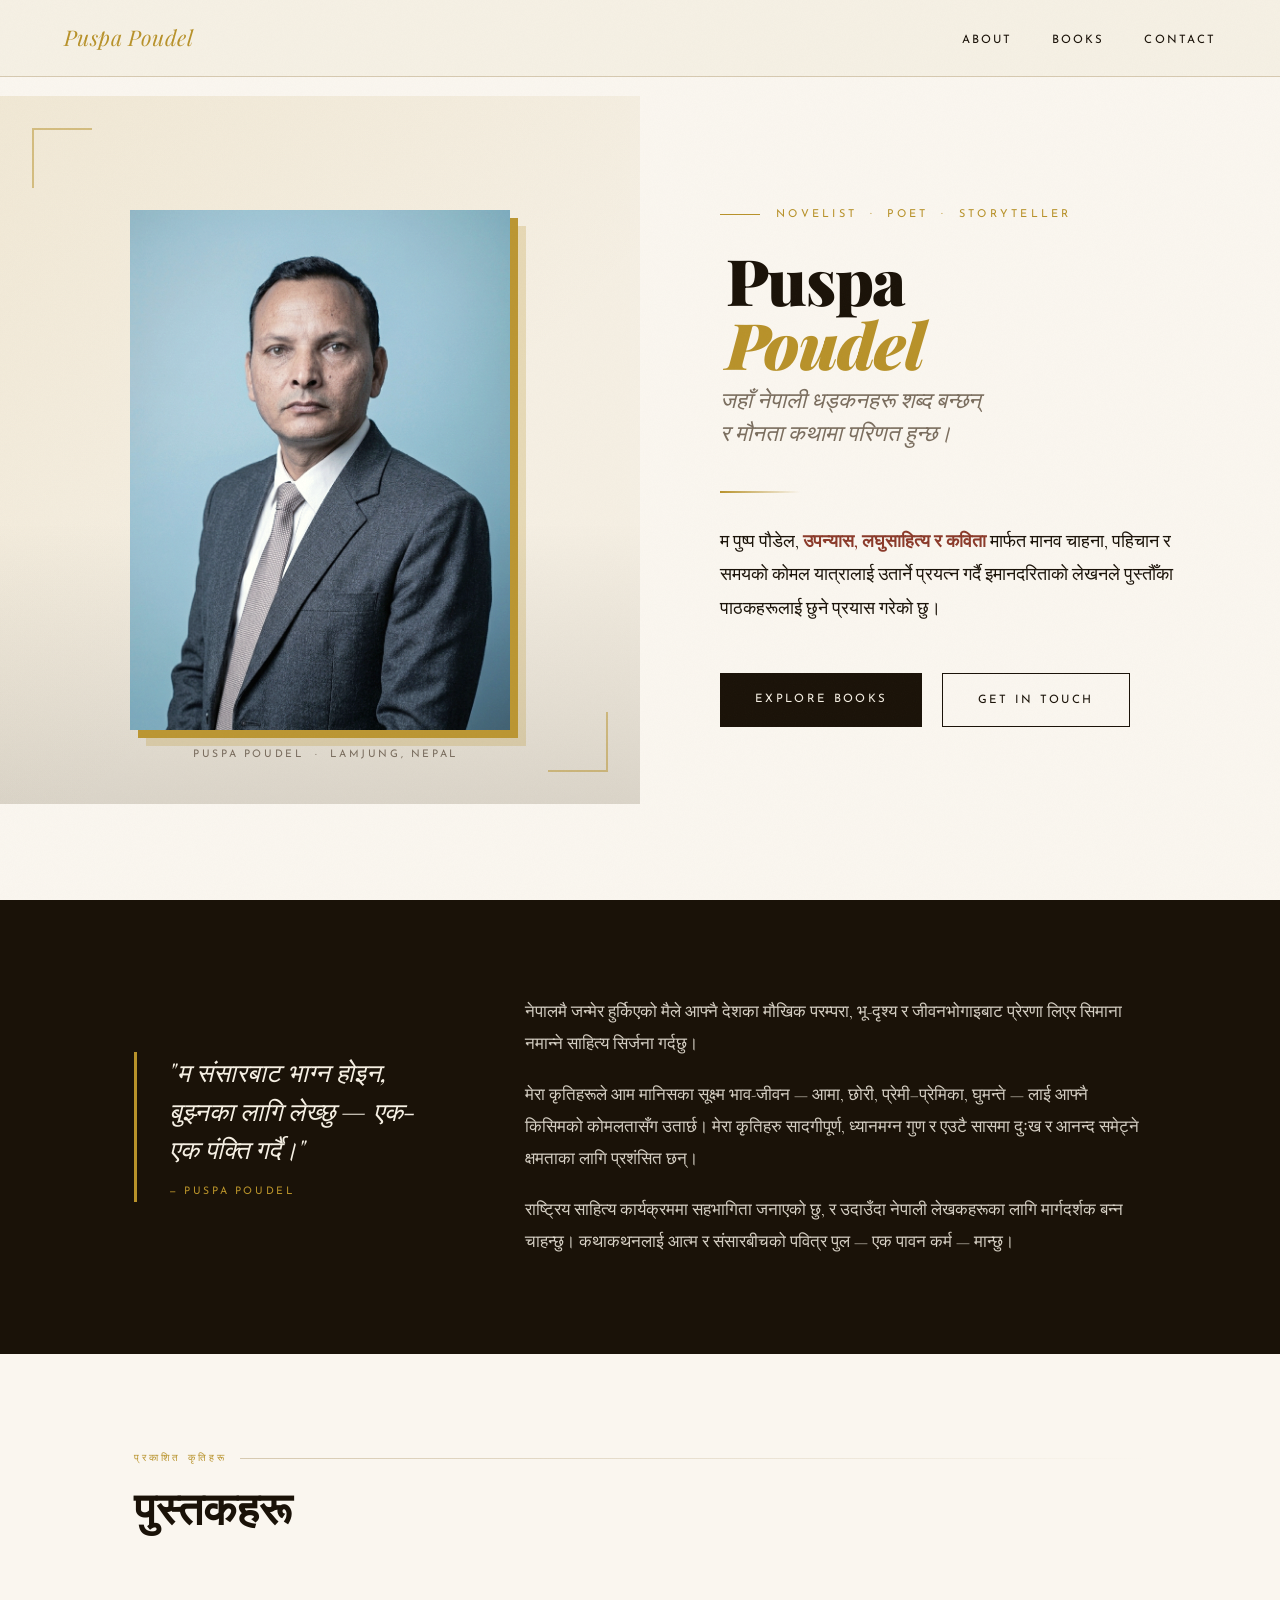
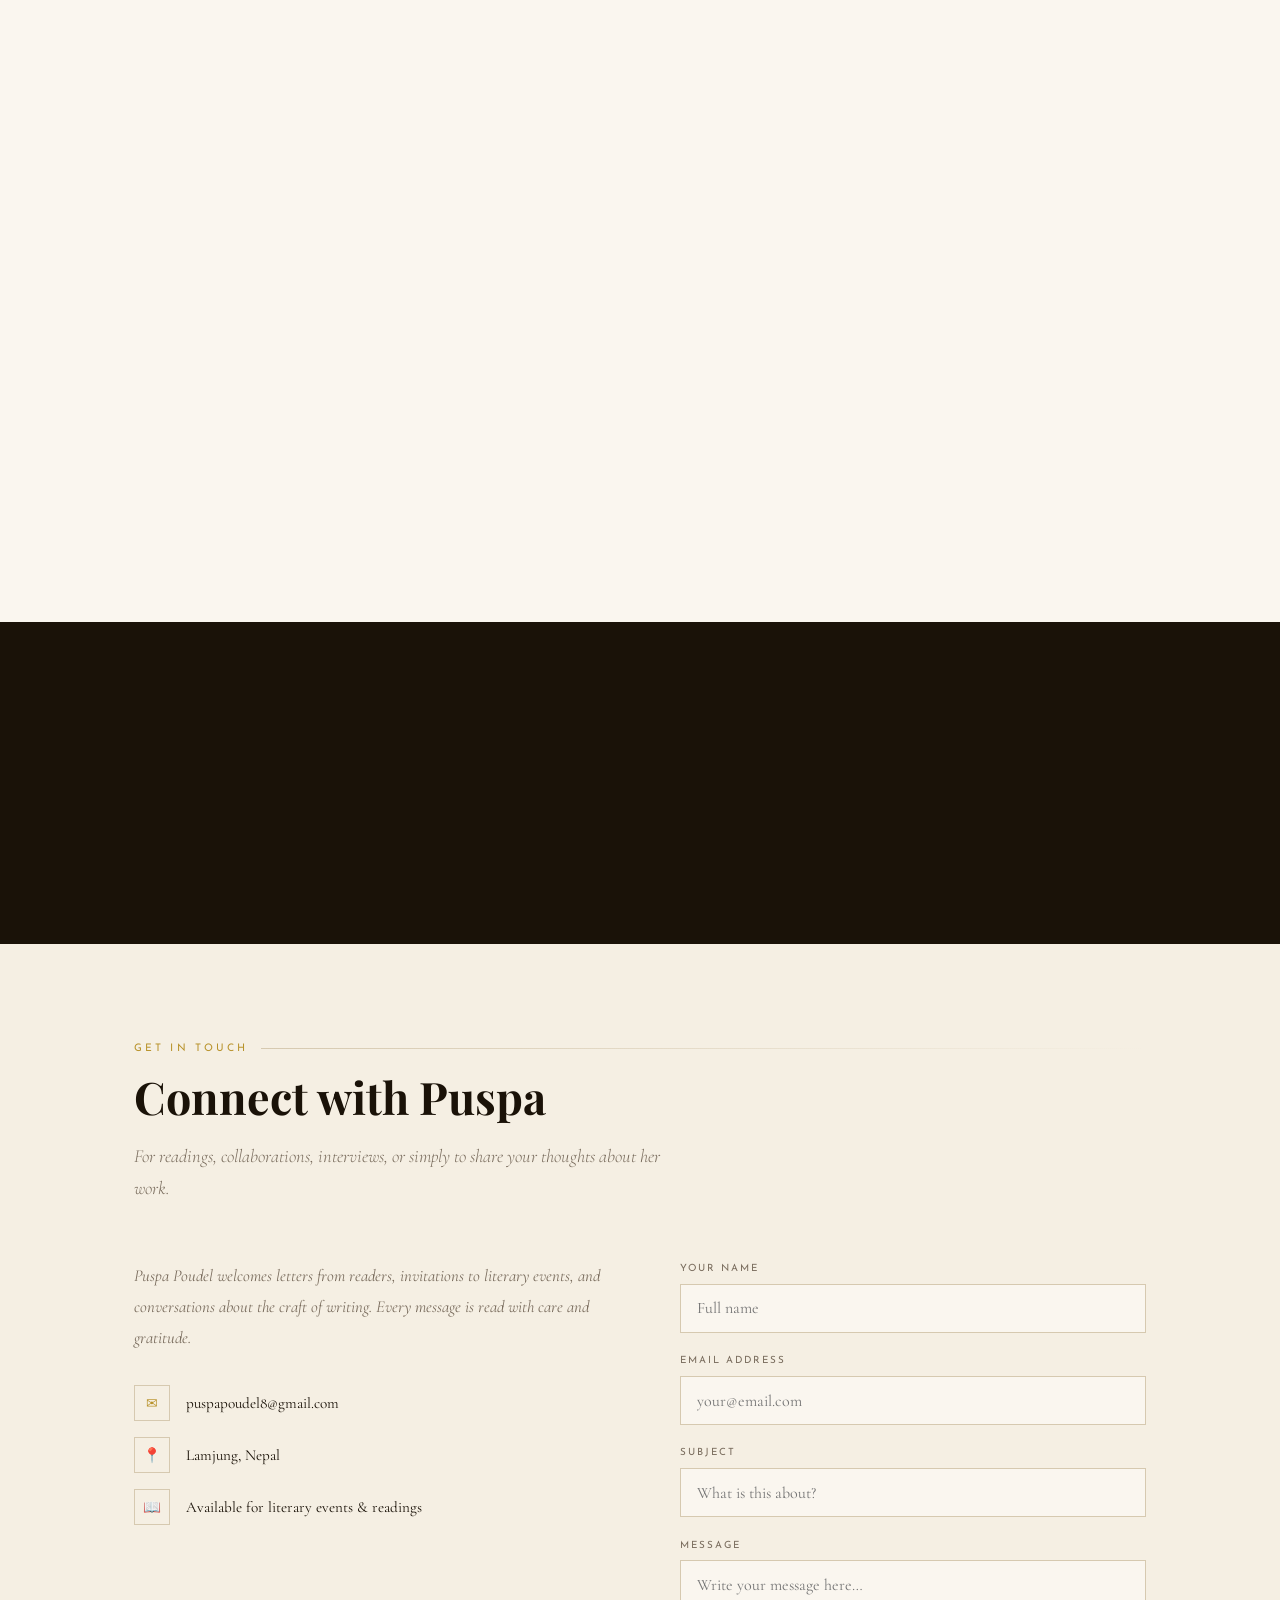
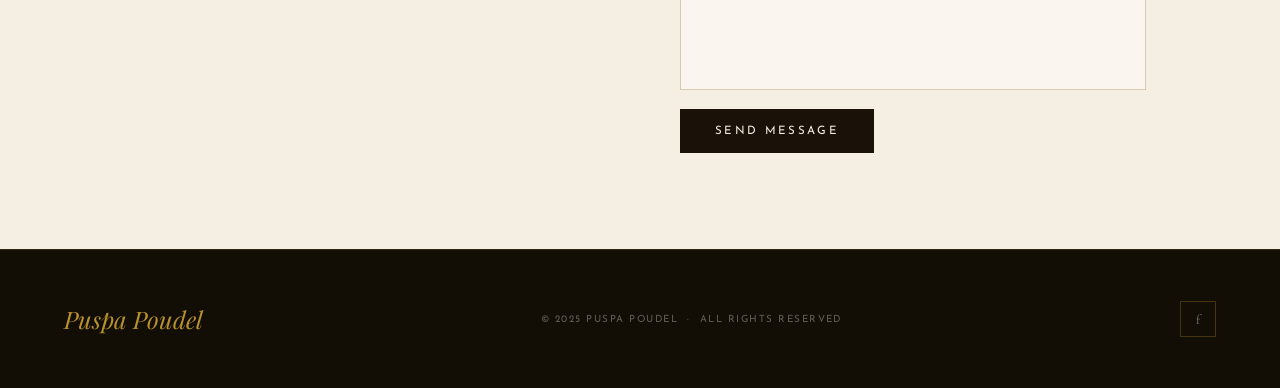
==== commit 4557ac37: "Update index.html" ====
--- a/index.html
+++ b/index.html
@@ -86,7 +86,7 @@
       </div>
       <div class="about-text-col">
         <p>
-          नेपालमै जन्मेर हुर्किएका मैले आफ्नो देशका मौखिक परम्परा, भू-दृश्य र जीवनभोगाइबाट प्रेरणा लिएर सिमाना नमान्ने
+          नेपालमै जन्मेर हुर्किएको मैले आफ्नै देशका मौखिक परम्परा, भू-दृश्य र जीवनभोगाइबाट प्रेरणा लिएर सिमाना नमान्ने
           साहित्य सिर्जना गर्दछु।
         </p>
         <p>
@@ -96,7 +96,7 @@
         </p>
         <p>
           राष्ट्रिय साहित्य कार्यक्रममा  सहभागिता जनाएको
-          छु, र उदाउँदा नेपाली लेखकहरूलाई मार्गदर्शन बन्न चाहन्छु। कथाकथनलाई आत्म र संसारबीचको पवित्र पुल — एक पावन
+          छु, र उदाउँदा नेपाली लेखकहरूका लागि मार्गदर्शक बन्न चाहन्छु। कथाकथनलाई आत्म र संसारबीचको पवित्र पुल — एक पावन
           कर्म — मान्छु।
         </p>
       </div>
@@ -232,4 +232,4 @@
 
 </body>
 
-</html>+</html>
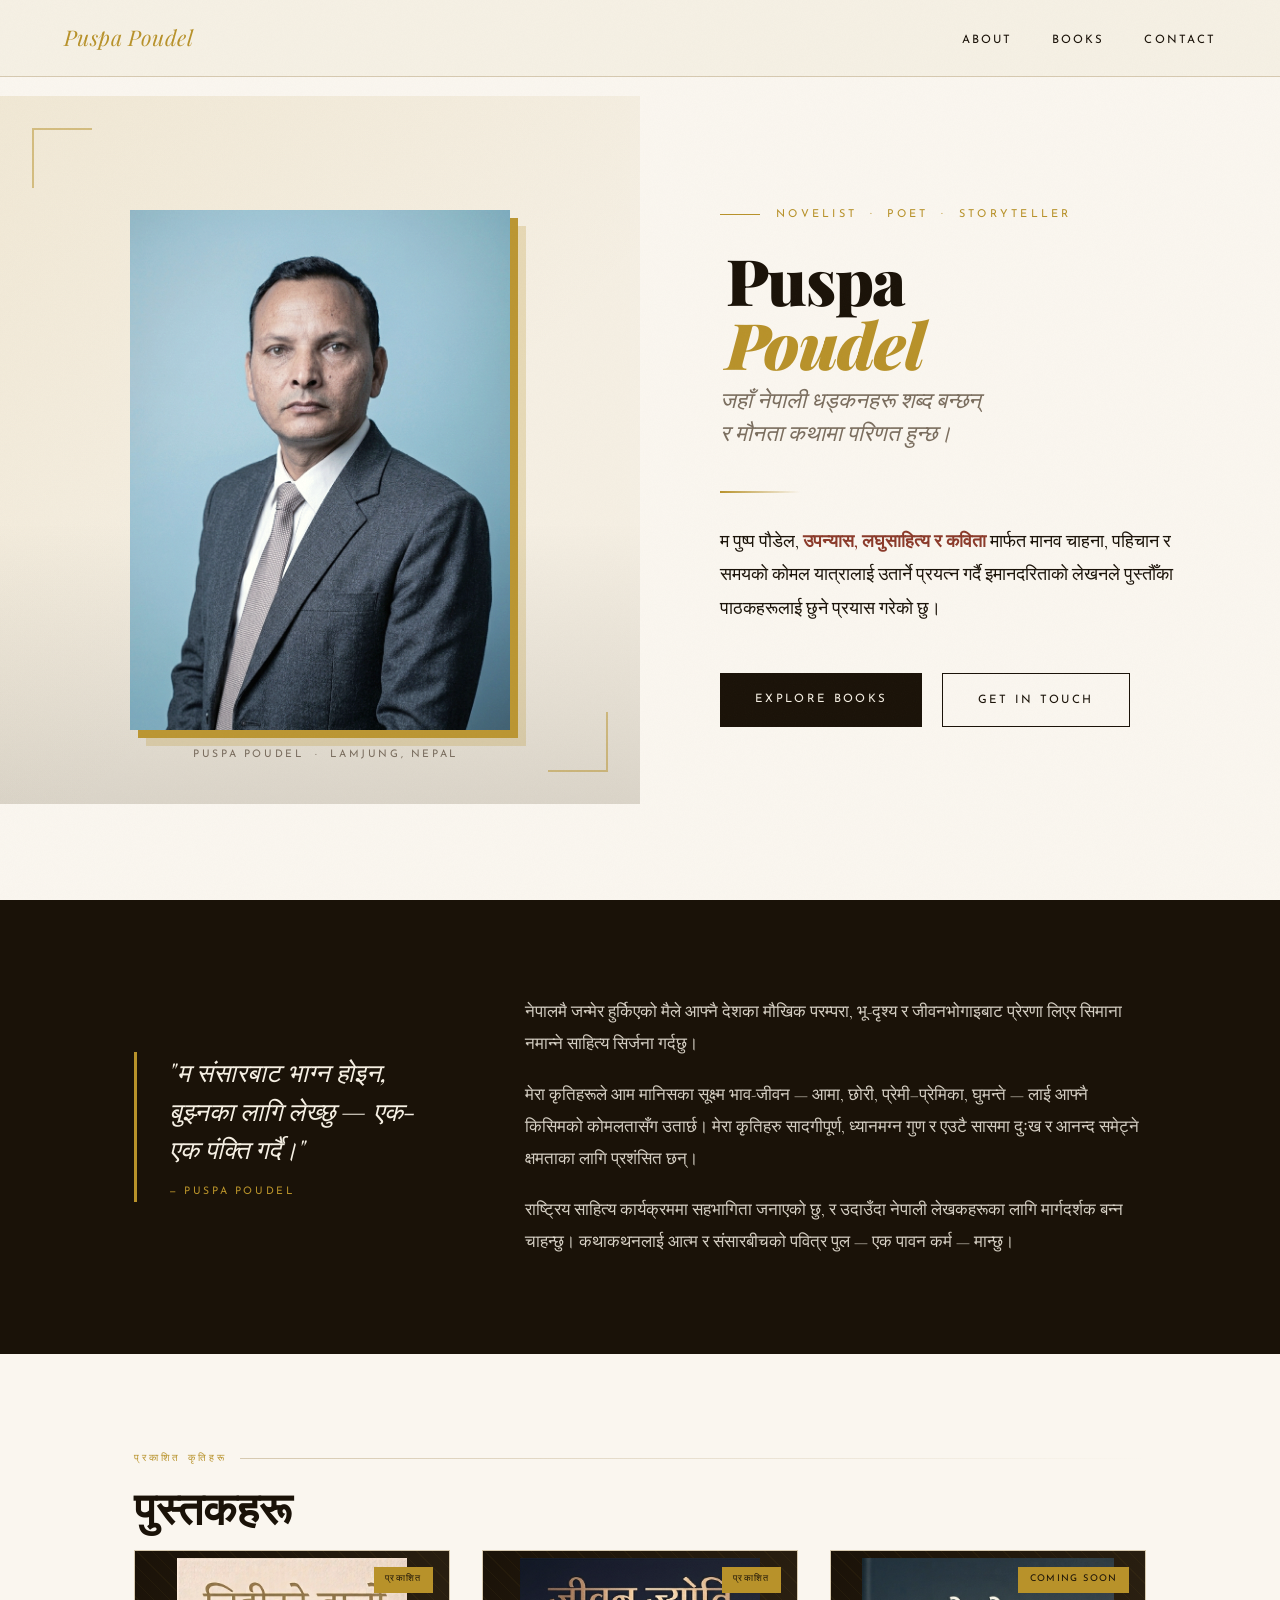
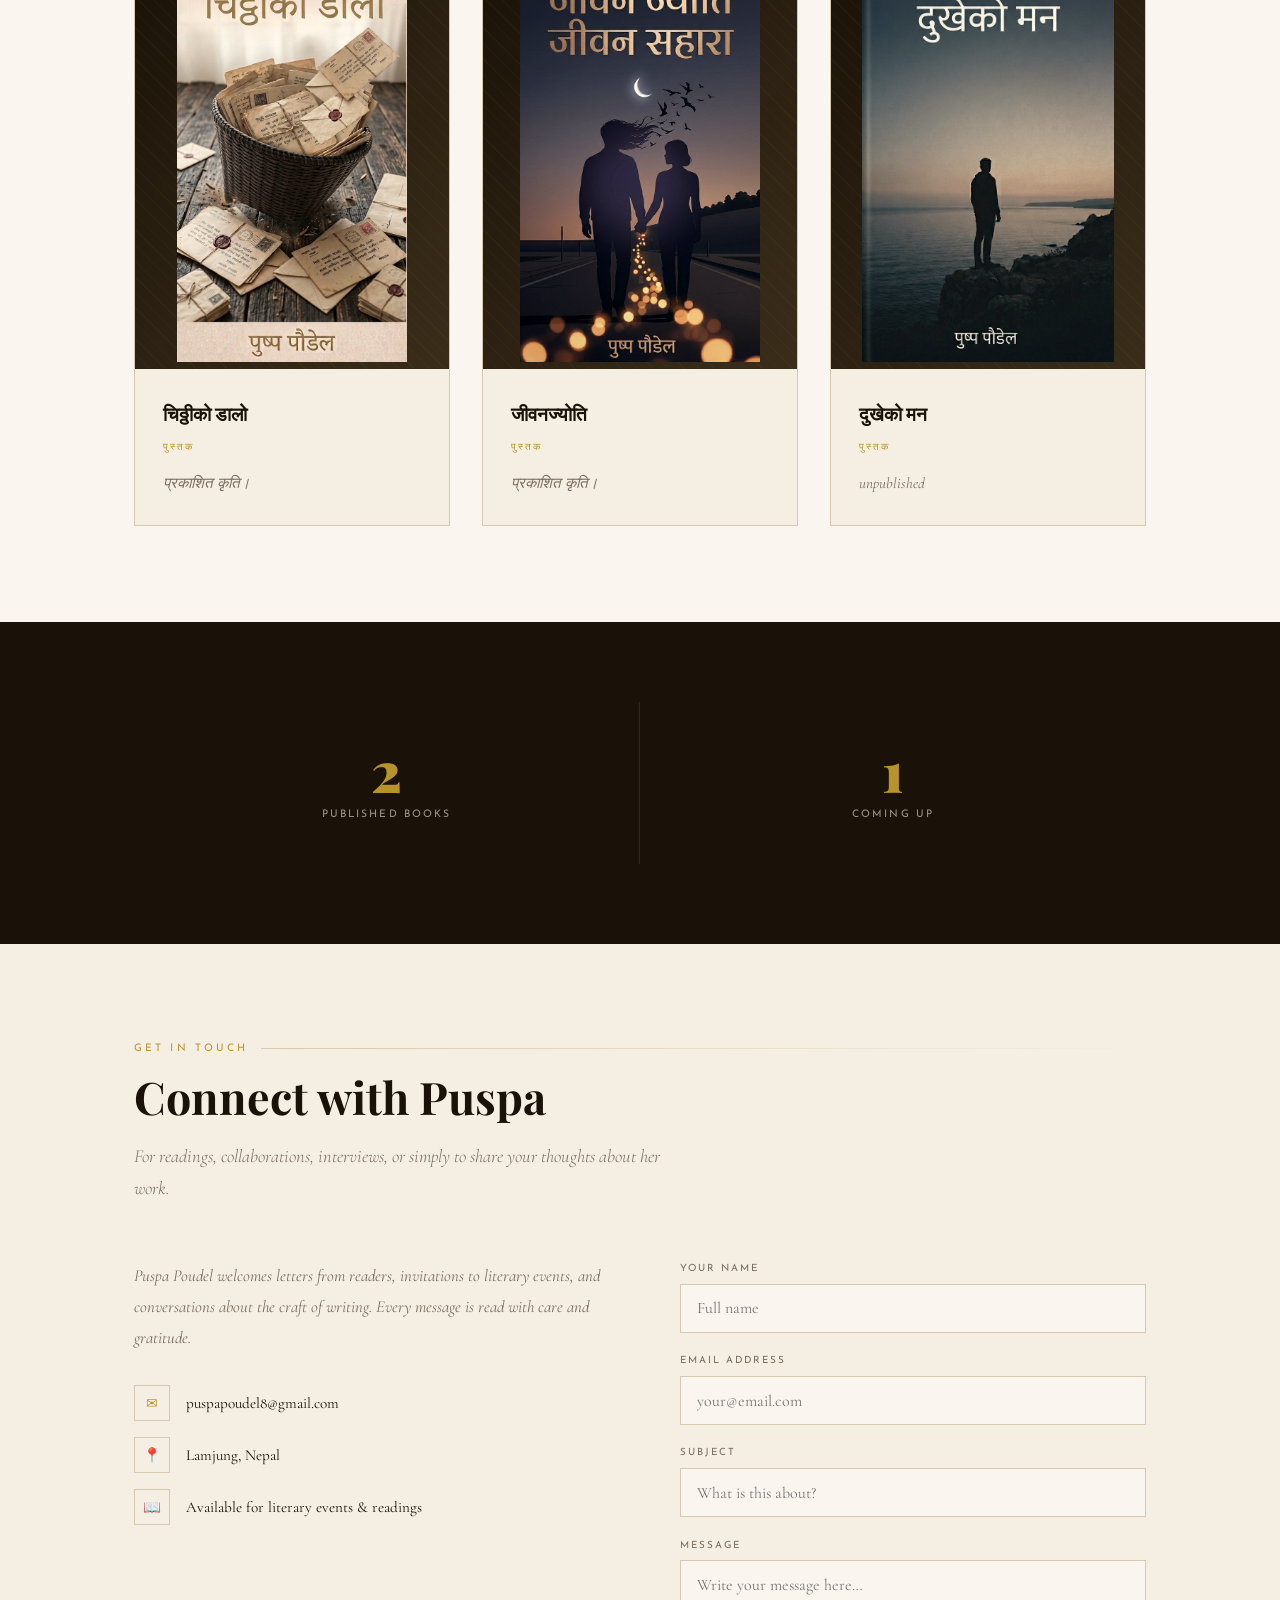
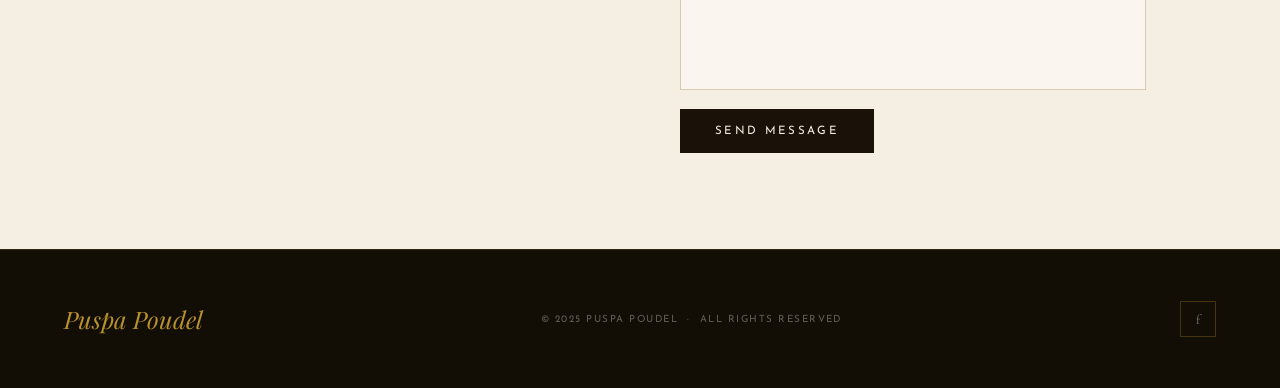
==== commit d193f9cd: "Make Dukheko Man link non-navigable as coming soon" ====
--- a/index.html
+++ b/index.html
@@ -135,17 +135,17 @@
           </div>
         </a>
 
-        <a class="book-card" href="dukheko-man/" aria-label="Open दुखेको मन">
-          <div class="book-cover">
-            <img class="book-cover-img" src="Dukheko%20man.png?v=20260502-1" alt="दुखेको मन — पुस्तक आवरण" />
-            <span class="book-genre-badge">coming soon</span>
-          </div>
-          <div class="book-body">
-            <div class="book-title">दुखेको मन</div>
-            <div class="book-year">पुस्तक</div>
-            <div class="book-desc">unpublished</div>
-          </div>
-        </a>
+        <div class="book-card" aria-label="दुखेको मन coming soon">
+           <div class="book-cover">
+             <img class="book-cover-img" src="Dukheko%20man.png?v=20260502-1" alt="दुखेको मन — पुस्तक आवरण" />
+             <span class="book-genre-badge">coming soon</span>
+           </div>
+           <div class="book-body">
+             <div class="book-title">दुखेको मन</div>
+             <div class="book-year">पुस्तक</div>
+             <div class="book-desc">unpublished</div>
+           </div>
+         </div>
 
       </div>
     </div>
